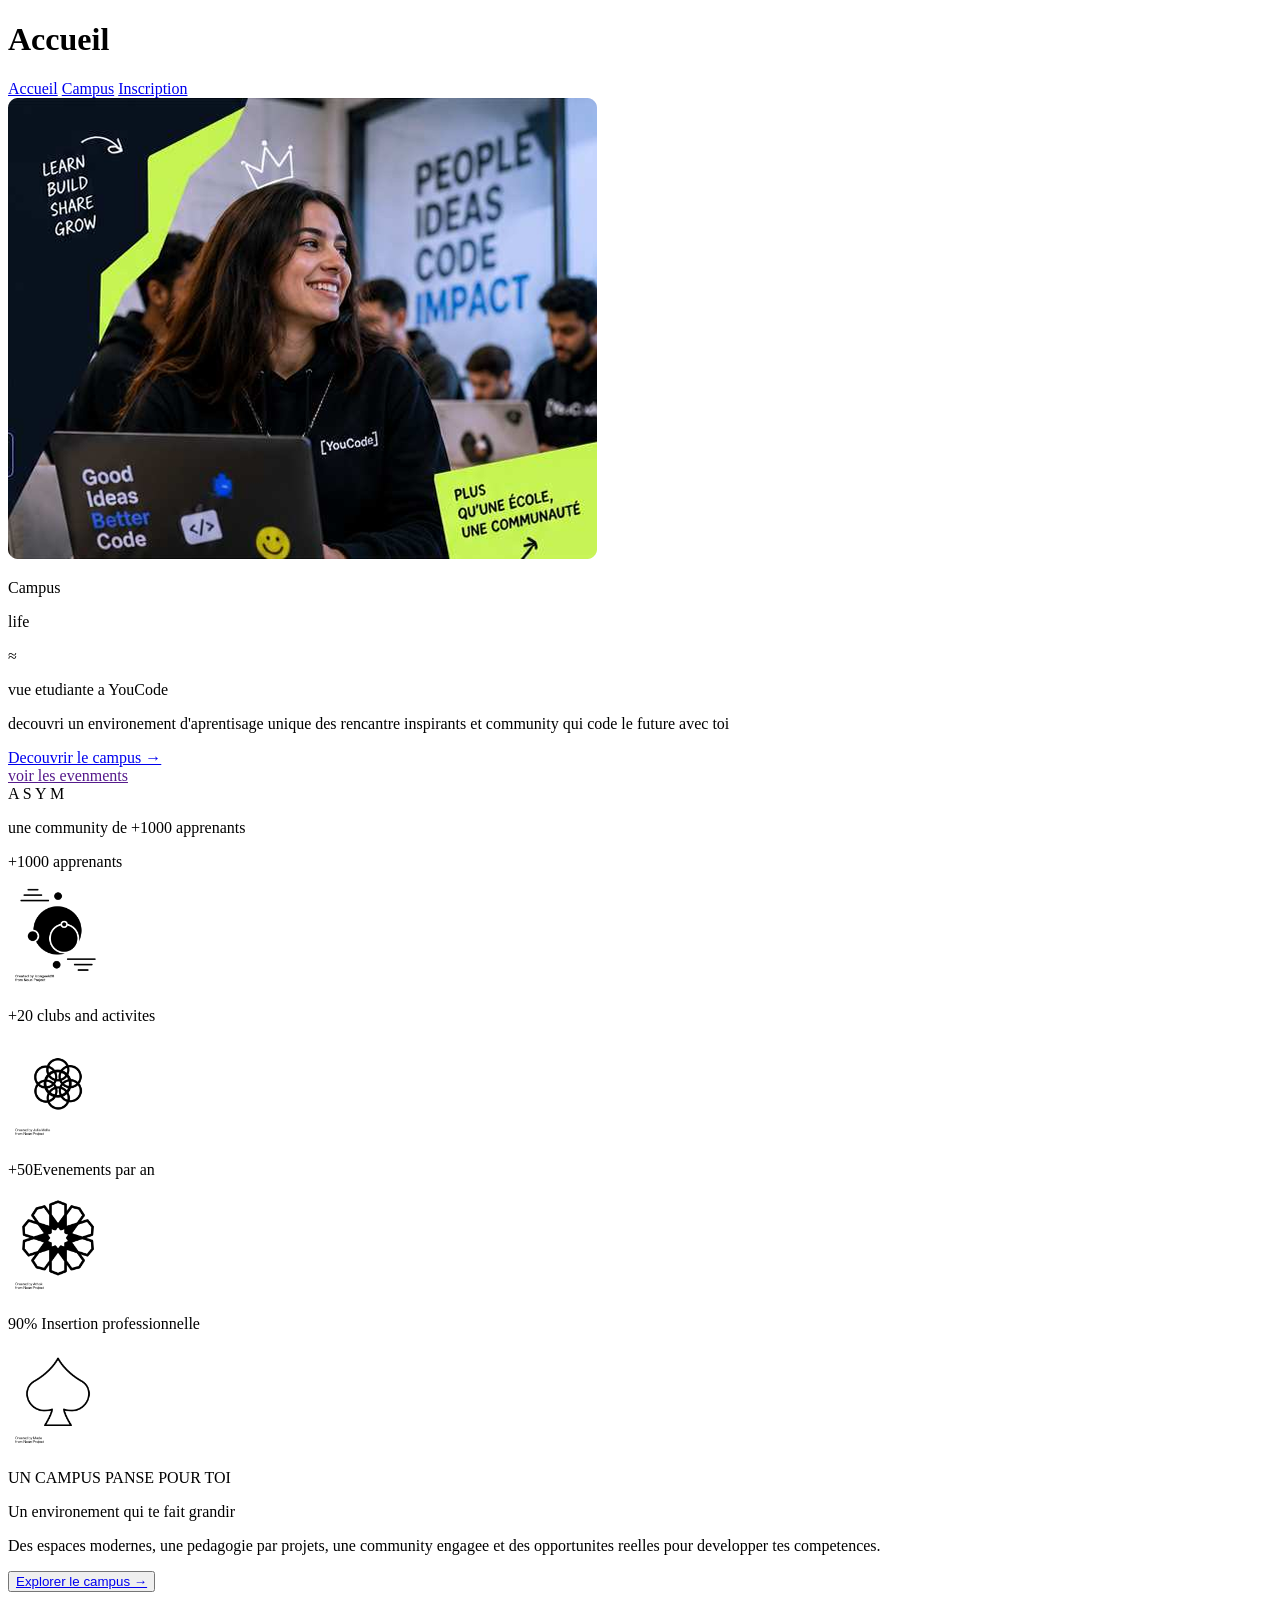
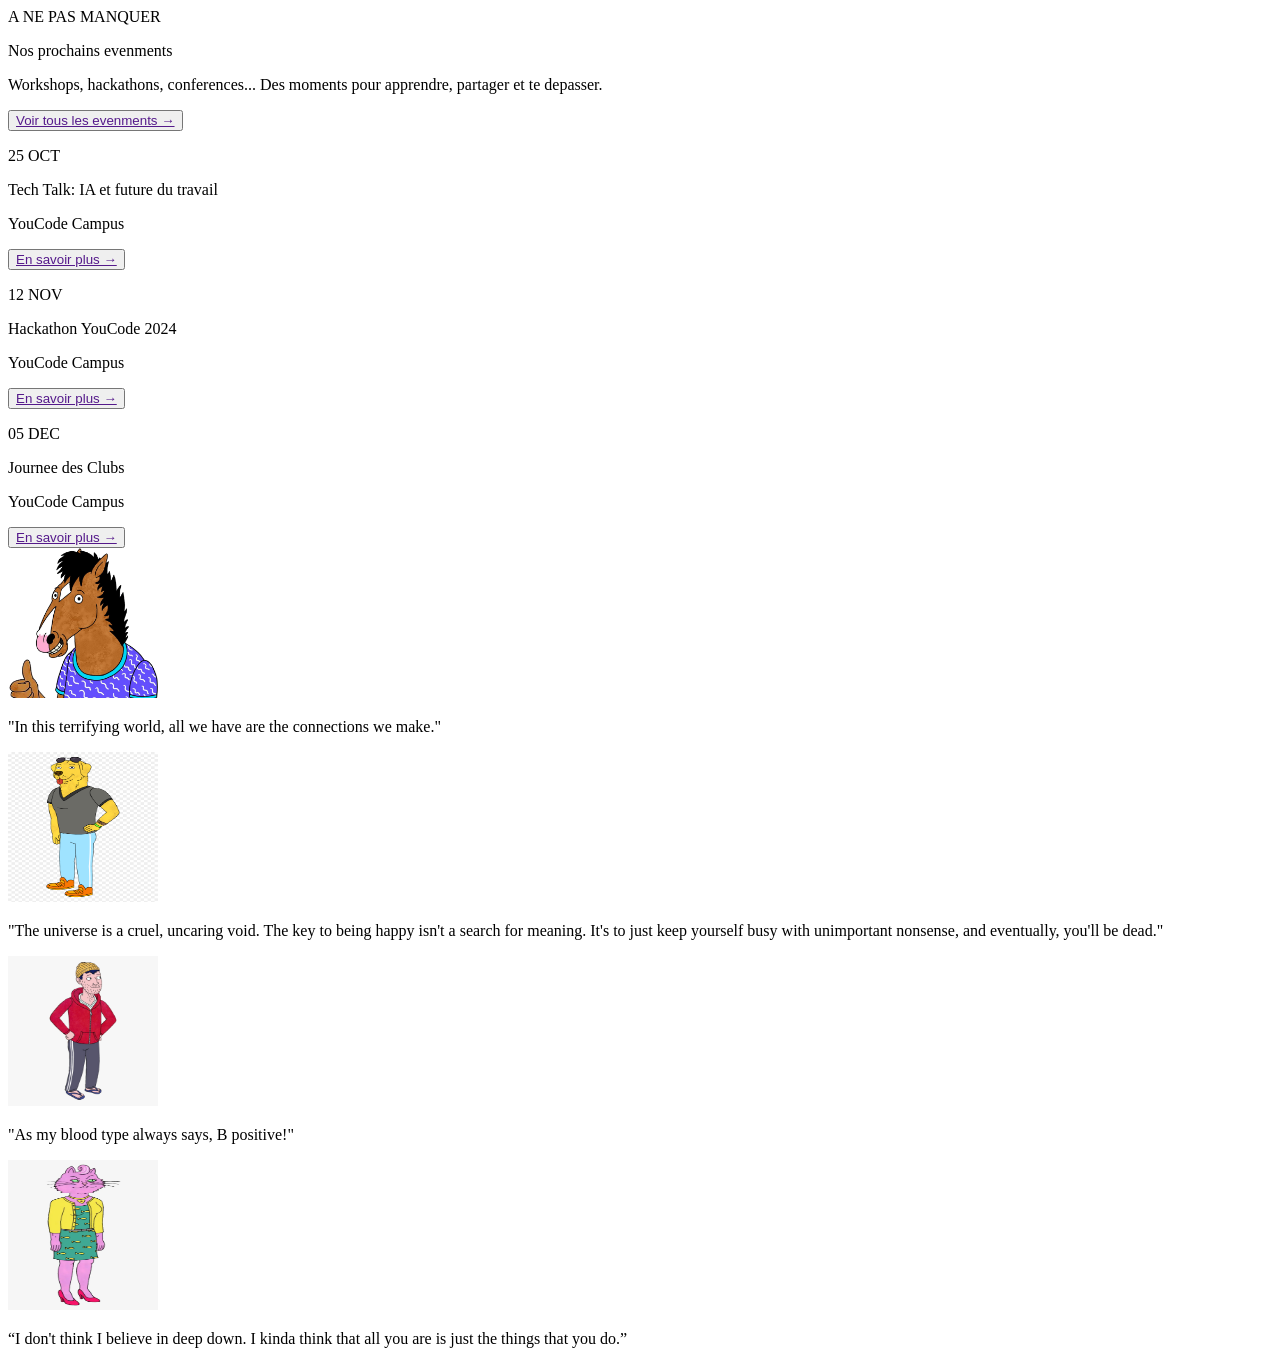
==== index.html @ 451eb95d "first commit" ====
<!DOCTYPE html>
<html>
<div id="title">

    <head>
        <title>YouCode</title>
    </head>
</div>

<body>
    <header>
        <h1>Accueil</h1>
        <meta charset="UTF-8">
        <meta name="viewport" content="width=device-width, initial-scale=1.0">
        <a href="index.html">Accueil</a>
        <a href="campus.html">Campus</a>
        <a href="registration.html">Inscription</a>
    </header>
    <main>
        <section>
            <div>
                <img src="assets/Photo · Vie étudiante.png" alt="Vie etudiante">
            </div>
            <div>
                <p>Campus</p>
                <p>life</p>
                <p>≈</p>
                <p>vue etudiante a YouCode</p>
                <p>decouvri un environement d'aprentisage unique des rencantre inspirants et community qui code le
                    future avec toi</p>
                <div><a href="campus.html">Decouvrir le campus → </a></div>
                <div><a href="">voir les evenments</a></div>
                <div>
                    <span>A</span>
                    <span>S</span>
                    <span>Y</span>
                    <span>M</span>
                </div>
                <p>une community de +1000 apprenants</p>
            </div>
        </section>
        <section>
            <div>
                <p>+1000 apprenants</p>
                <img src="assets/icons/noun_abstractshape_5611598_@700.png" width="100" height="100">
            </div>
            <div>
                <p>+20 clubs and activites</p>
                <img src="assets/icons/noun_shape_6822237_@700.png" width="100" height="100">
            </div>
            <div>
                <p>+50Evenements par an </p>
                <img src="assets/icons/noun_shapes_8311368_@700.png" width="100" height="100">
            </div>
            <div>
                <p>90% Insertion professionnelle</p>
                <img src="assets/icons/noun_Spade_6724888_@700.png" width="100" height="100">
            </div>
        </section>
        <section>
            <div>
                <p>UN CAMPUS PANSE POUR TOI</p>
                <P>Un environement qui te fait grandir</P>
                <p>Des espaces modernes, une pedagogie par projets, une community
                    engagee et des opportunites reelles pour developper tes competences.</p>
                <button><a href="campus.html">Explorer le campus → </a></button>
            </div>
            <div>




            </div>
        </section>
        <section>
            <div>
                <p>A NE PAS MANQUER</p>
                <p>Nos prochains evenments</p>
                <p>Workshops, hackathons, conferences... Des moments pour apprendre,
                    partager et te depasser.</p>
                <button><a href="">Voir tous les evenments → </a></button>
            </div>
            <div>
                <p>25 OCT</p>
                <p>Tech Talk: IA et future du travail</p>
                <p>YouCode Campus</p>
                <button><a href="">En savoir plus → </a></button>
            </div>

            <div>
                <p>12 NOV</p>
                <p>Hackathon YouCode 2024</p>
                <p>YouCode Campus</p>
                <button><a href="">En savoir plus → </a></button>
            </div>
            <div>
                <p>05 DEC</p>
                <p>Journee des Clubs</p>
                <p>YouCode Campus</p>
                <button><a href="">En savoir plus → </a></button>
            </div>
        </section>
        <section>
            <div id="1">
                <img src="assets/icons/BoJack-Horseman-PNG.png" width="150" height="150">
                <p>
                "In this terrifying world, all we have are the connections we make."
                </p>
            </div>
            <div id="2">
                <img src="assets/icons/476-4767181_mr-peanutbutter-bojack-horseman-mr-peanutbutter-hd-png.png" width="150" height="150">
                <p>"The universe is a cruel, uncaring void.  The key to being happy isn't a search for meaning. It's to just keep
                 yourself busy with unimportant nonsense, and eventually, you'll be dead."</p>
            </div>
            <div id="3">
                <img src="assets/icons/733-7338036_todd-chavez-todd-bojack-horseman-transparent-hd-png.png" width="150" height="150">
                <p>"As my blood type always says, B positive!"</p>
            </div>
            <div id="4">
                <img src="assets/icons/246-2461603_princess-carolyn-bojack-horseman-princess-carolyn-costume.webp" width="150" height="150">
                <p>“I don't think I believe in deep down.  I kinda think that all you are is just the things that you do.”</p>
            </div>
        </section>
    </main>

</body>

</html>
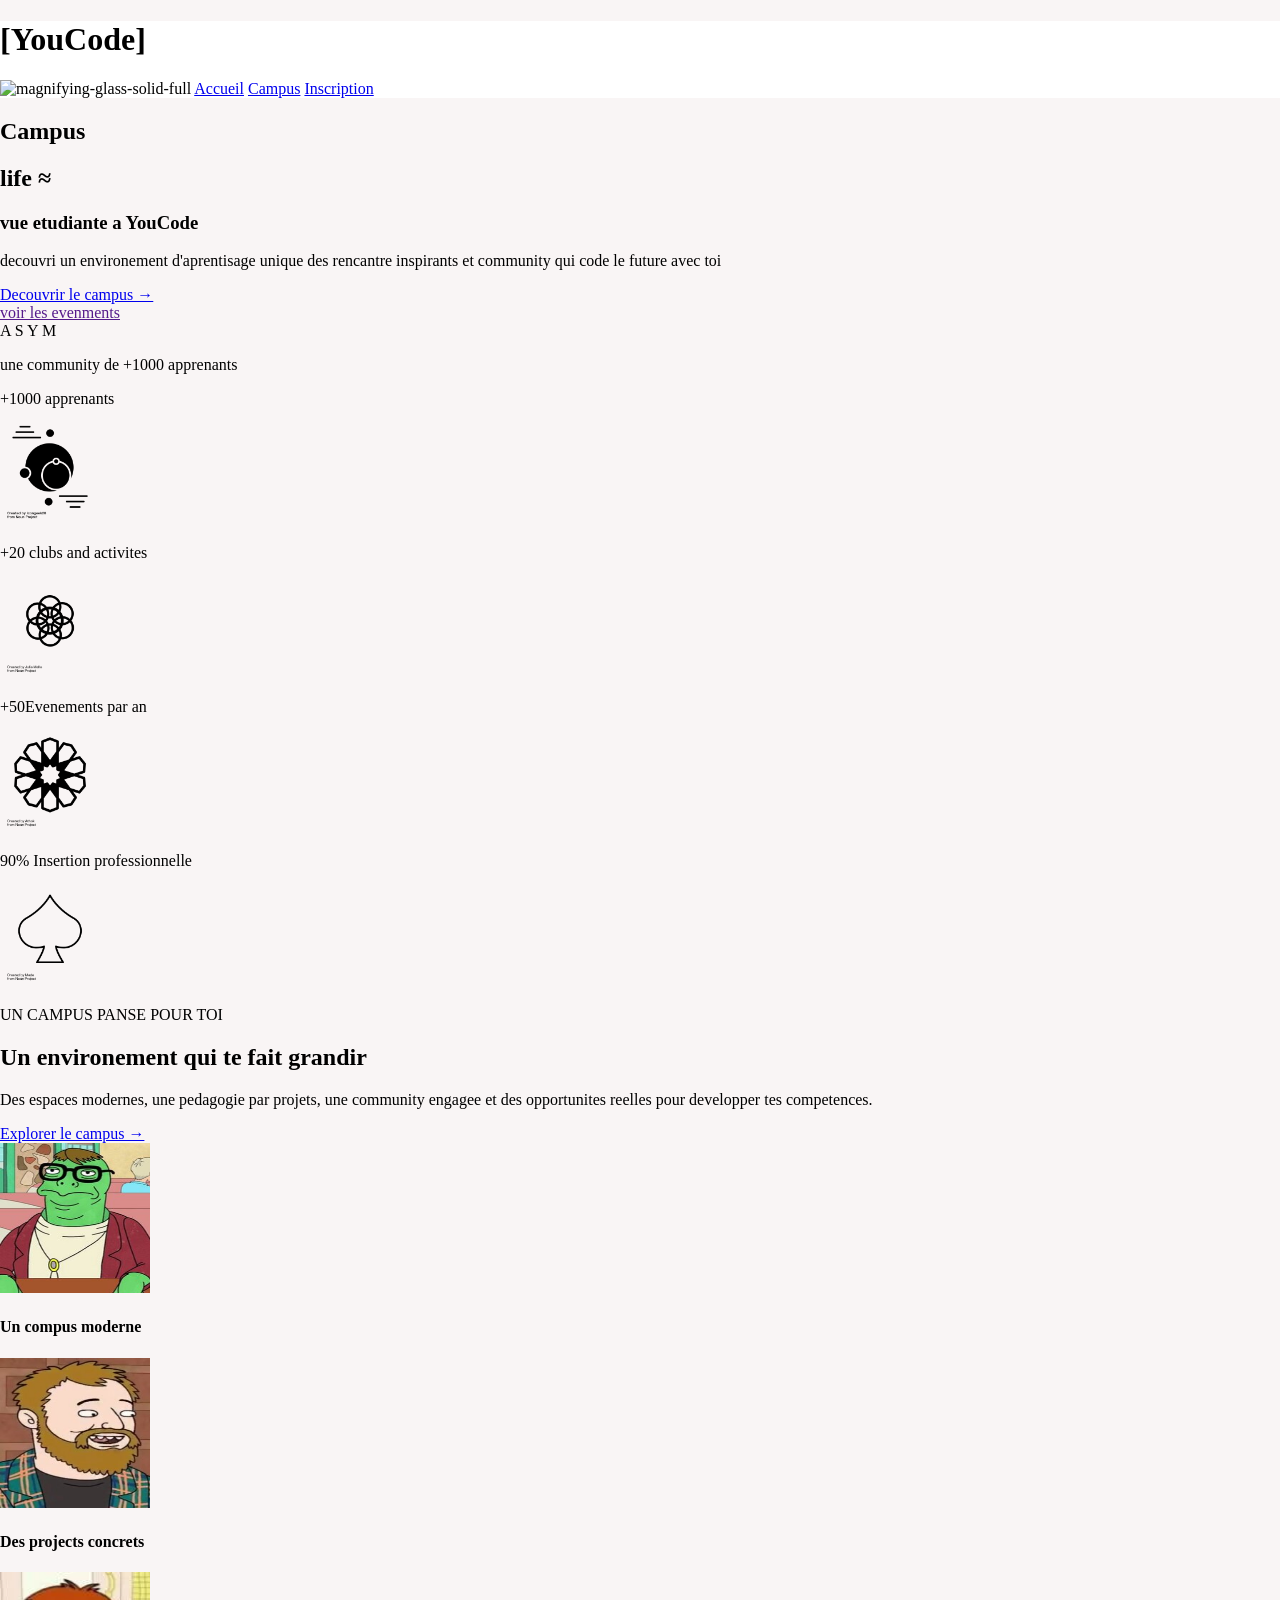
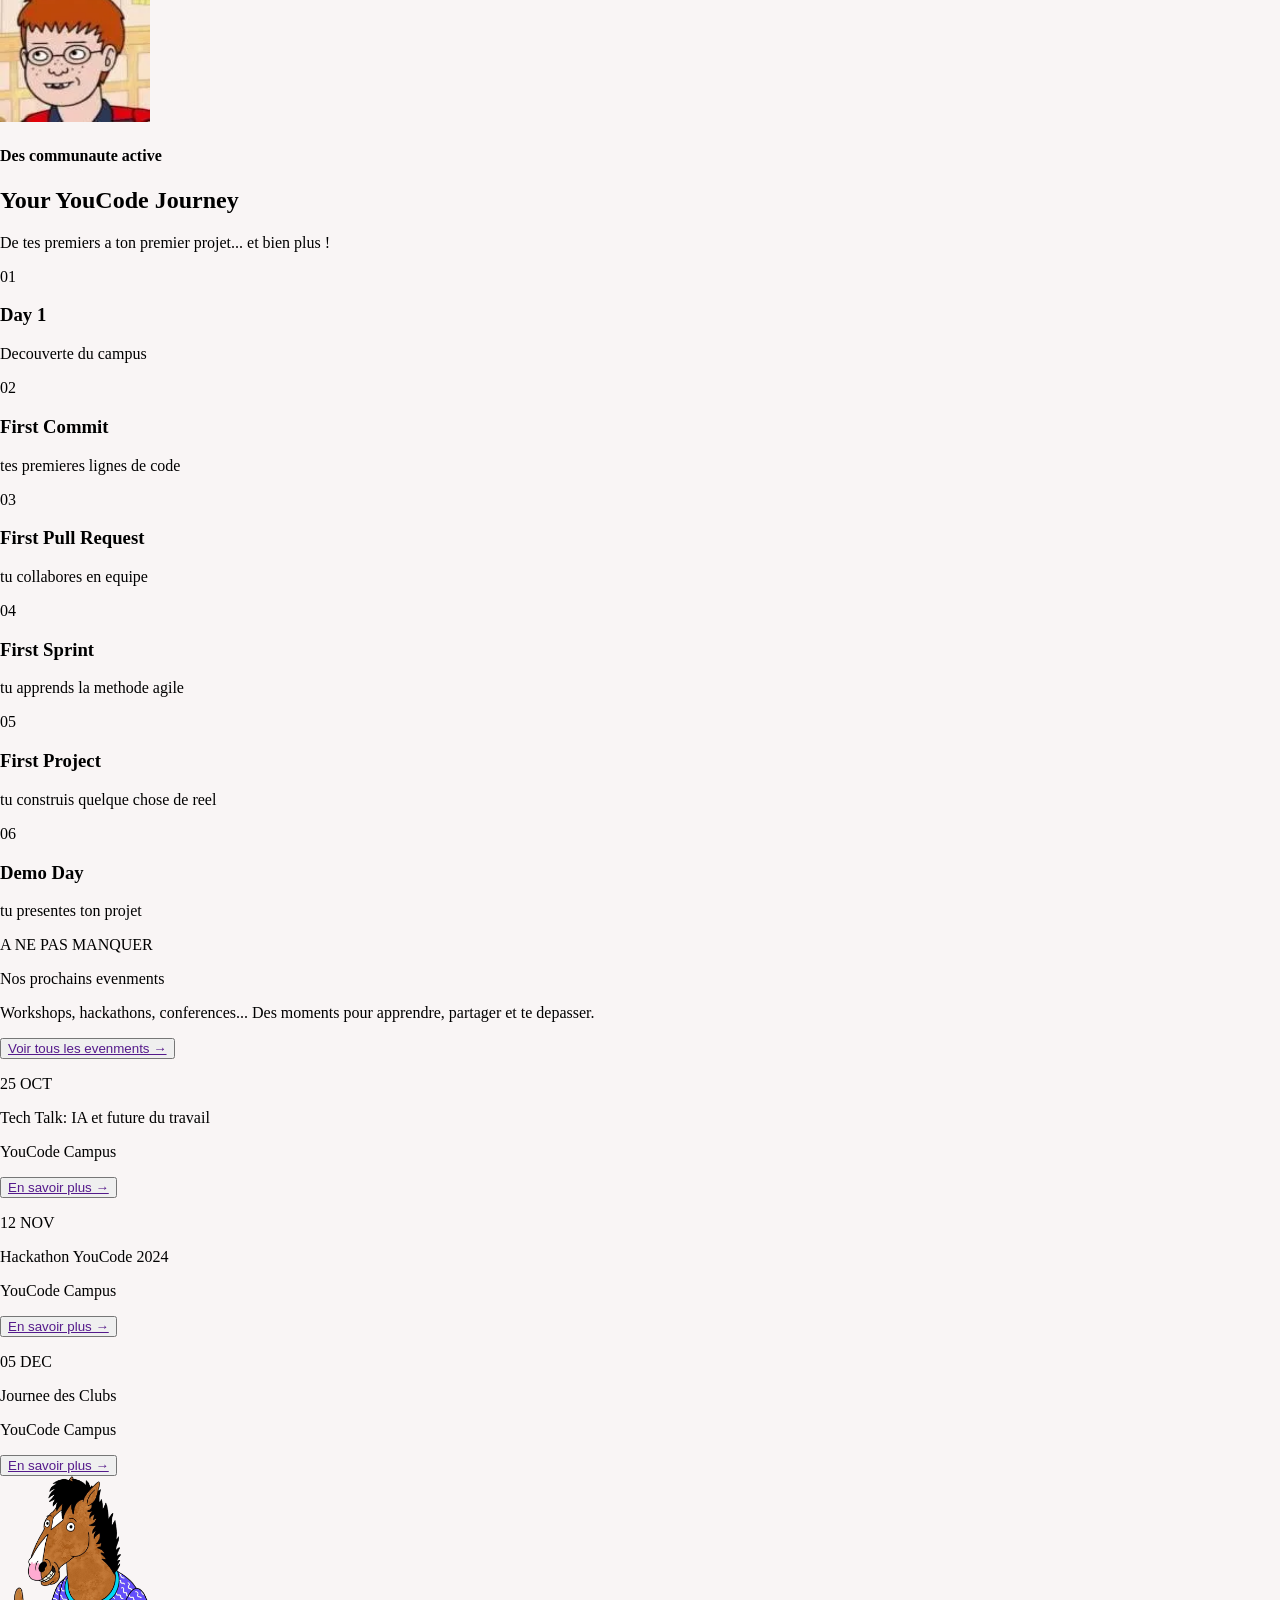
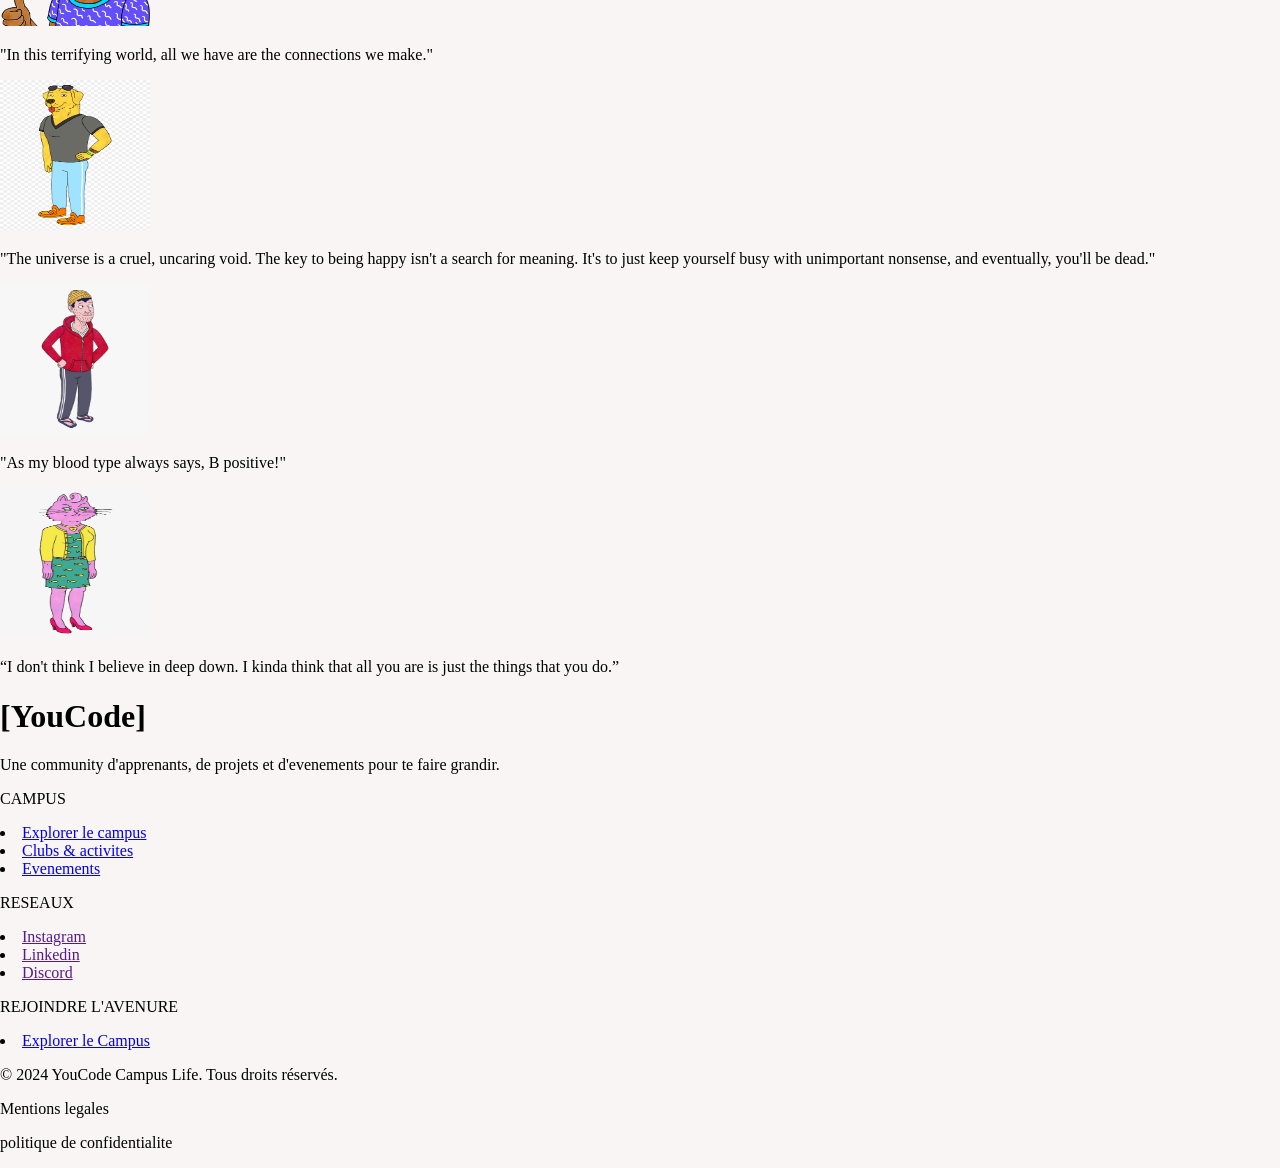
==== commit 645d2bee: "intro to css" ====
--- a/index.html
+++ b/index.html
@@ -1,31 +1,31 @@
 <!DOCTYPE html>
 <html>
-<div id="title">
-
-    <head>
-        <title>YouCode</title>
-    </head>
-</div>
+
+<head>
+    <meta charset="UTF-8">
+    <meta name="viewport" content="width=device-width, initial-scale=1.0">
+    <title>YouCode</title>
+    <link rel="stylesheet" href="css/style.css">
+</head>
 
 <body>
-    <header>
-        <h1>Accueil</h1>
-        <meta charset="UTF-8">
-        <meta name="viewport" content="width=device-width, initial-scale=1.0">
+    <header class="index">
+        <h1 id="youcode">[YouCode]</h1>
+        <img src="assets/images/magnifying-glass-solid-full.svg" width="42" height="36"
+            alt="magnifying-glass-solid-full">
         <a href="index.html">Accueil</a>
         <a href="campus.html">Campus</a>
         <a href="registration.html">Inscription</a>
     </header>
     <main>
         <section>
-            <div>
-                <img src="assets/Photo · Vie étudiante.png" alt="Vie etudiante">
-            </div>
-            <div>
-                <p>Campus</p>
-                <p>life</p>
-                <p>≈</p>
-                <p>vue etudiante a YouCode</p>
+            <div id="student">
+                <!-- <img src="assets/images/Photo · Vie étudiante.png" alt="vie etudiante"> -->
+            </div>
+            <div>
+                <h2>Campus</h2>
+                <h2>life ≈</h2>
+                <h3>vue etudiante a YouCode</h3>
                 <p>decouvri un environement d'aprentisage unique des rencantre inspirants et community qui code le
                     future avec toi</p>
                 <div><a href="campus.html">Decouvrir le campus → </a></div>
@@ -57,20 +57,78 @@
                 <img src="assets/icons/noun_Spade_6724888_@700.png" width="100" height="100">
             </div>
         </section>
+
+
         <section>
             <div>
                 <p>UN CAMPUS PANSE POUR TOI</p>
-                <P>Un environement qui te fait grandir</P>
+                <h2>Un environement qui te fait grandir</h2>
                 <p>Des espaces modernes, une pedagogie par projets, une community
                     engagee et des opportunites reelles pour developper tes competences.</p>
-                <button><a href="campus.html">Explorer le campus → </a></button>
-            </div>
-            <div>
-
-
-
-
-            </div>
+                <a href="campus.html">Explorer le campus → </a>
+            </div>
+            <div>
+                <div>
+                    <img src="assets/images/872302.jpg" width="150" height="150"
+                        alt="random charachter on bojack horseman">
+                    <h4>Un compus moderne</h4>
+                </div>
+                <div>
+                    <img src="assets/images/893069.jpg" width="150" height="150" alt="another random charachter">
+                    <h4>Des projects concrets</h4>
+                </div>
+                <div>
+                    <img src="assets/images/ethan-bradley-hitler-smith-bojack-horseman-7.03_thumb.webp" width="150"
+                        height="150" alt="ethan picture from BH">
+                    <h4>Des communaute active</h4>
+                </div>
+
+
+
+
+            </div>
+        </section>
+
+
+
+        <section>
+            <h2>Your YouCode Journey</h2>
+            <p>De tes premiers a ton premier projet... et bien plus !</p>
+            <div>
+                <p>01</p>
+                <h3>Day 1</h3>
+                <p>Decouverte du campus</p>
+            </div>
+            <div>
+                <p>02</p>
+                <h3>First Commit</h3>
+                <p>tes premieres lignes de code</p>
+            </div>
+            <div>
+                <p>03</p>
+                <h3>First Pull Request</h3>
+                <p>tu collabores en equipe</p>
+            </div>
+            <div>
+                <p>04</p>
+                <h3>First Sprint</h3>
+                <p>tu apprends la methode agile</p>
+            </div>
+            <div>
+                <p>05</p>
+                <h3>First Project</h3>
+                <p>tu construis quelque chose de reel</p>
+            </div>
+            <div>
+                <p>06</p>
+                <h3>Demo Day</h3>
+                <p>tu presentes ton projet</p>
+            </div>
+
+
+
+
+
         </section>
         <section>
             <div>
@@ -104,25 +162,54 @@
             <div id="1">
                 <img src="assets/icons/BoJack-Horseman-PNG.png" width="150" height="150">
                 <p>
-                "In this terrifying world, all we have are the connections we make."
+                    "In this terrifying world, all we have are the connections we make."
                 </p>
             </div>
             <div id="2">
-                <img src="assets/icons/476-4767181_mr-peanutbutter-bojack-horseman-mr-peanutbutter-hd-png.png" width="150" height="150">
-                <p>"The universe is a cruel, uncaring void.  The key to being happy isn't a search for meaning. It's to just keep
-                 yourself busy with unimportant nonsense, and eventually, you'll be dead."</p>
+                <img src="assets/icons/476-4767181_mr-peanutbutter-bojack-horseman-mr-peanutbutter-hd-png.png"
+                    width="150" height="150">
+                <p>"The universe is a cruel, uncaring void. The key to being happy isn't a search for meaning. It's to
+                    just keep
+                    yourself busy with unimportant nonsense, and eventually, you'll be dead."</p>
             </div>
             <div id="3">
-                <img src="assets/icons/733-7338036_todd-chavez-todd-bojack-horseman-transparent-hd-png.png" width="150" height="150">
+                <img src="assets/icons/733-7338036_todd-chavez-todd-bojack-horseman-transparent-hd-png.png" width="150"
+                    height="150">
                 <p>"As my blood type always says, B positive!"</p>
             </div>
             <div id="4">
-                <img src="assets/icons/246-2461603_princess-carolyn-bojack-horseman-princess-carolyn-costume.webp" width="150" height="150">
-                <p>“I don't think I believe in deep down.  I kinda think that all you are is just the things that you do.”</p>
+                <img src="assets/icons/246-2461603_princess-carolyn-bojack-horseman-princess-carolyn-costume.webp"
+                    width="150" height="150">
+                <p>“I don't think I believe in deep down. I kinda think that all you are is just the things that you
+                    do.”</p>
             </div>
         </section>
     </main>
-
+    <footer>
+        <div>
+            <h1>[YouCode]</h1>
+            <p>Une community d'apprenants, de projets et d'evenements pour te faire grandir.</p>
+        </div>
+        <div>
+            <p>CAMPUS</p>
+            <li><a href="campus.html">Explorer le campus</a></li>
+            <li><a href="campus.html">Clubs & activites</a></li>
+            <li><a href="campus.html">Evenements</a></li>
+        </div>
+        <div>
+            <p>RESEAUX</p>
+            <li><a href="">Instagram</a></li>
+            <li><a href="">Linkedin</a></li>
+            <li><a href="">Discord</a></li>
+        </div>
+        <div>
+            <p>REJOINDRE L'AVENURE</p>
+            <li><a href="campus.html">Explorer le Campus</a></li>
+        </div>
+        <p>© 2024 YouCode Campus Life. Tous droits réservés.</p>
+        <p>Mentions legales</p>
+        <p>politique de confidentialite</p>
+    </footer>
 </body>
 
 </html>
--- a/css/style.css
+++ b/css/style.css
@@ -0,0 +1,29 @@
+header{
+    background-color: white;
+}
+body{
+    margin: 0;
+    padding: 0;
+    background-color: rgb(249, 245, 245);
+} 
+.youcode{
+    color: rgb(3, 4, 22);
+    display: flex;
+    width: 120px;
+    height: 25px;
+    top: 11px;
+    left: 52px;
+    font-weight: 800;
+    justify-content: space-between;
+}
+#index {
+    color: rgb(5, 117, 41);
+    display: flex;
+    justify-content: space-between;
+
+}
+/* #student {
+    display: flexbox;
+
+}  */
+
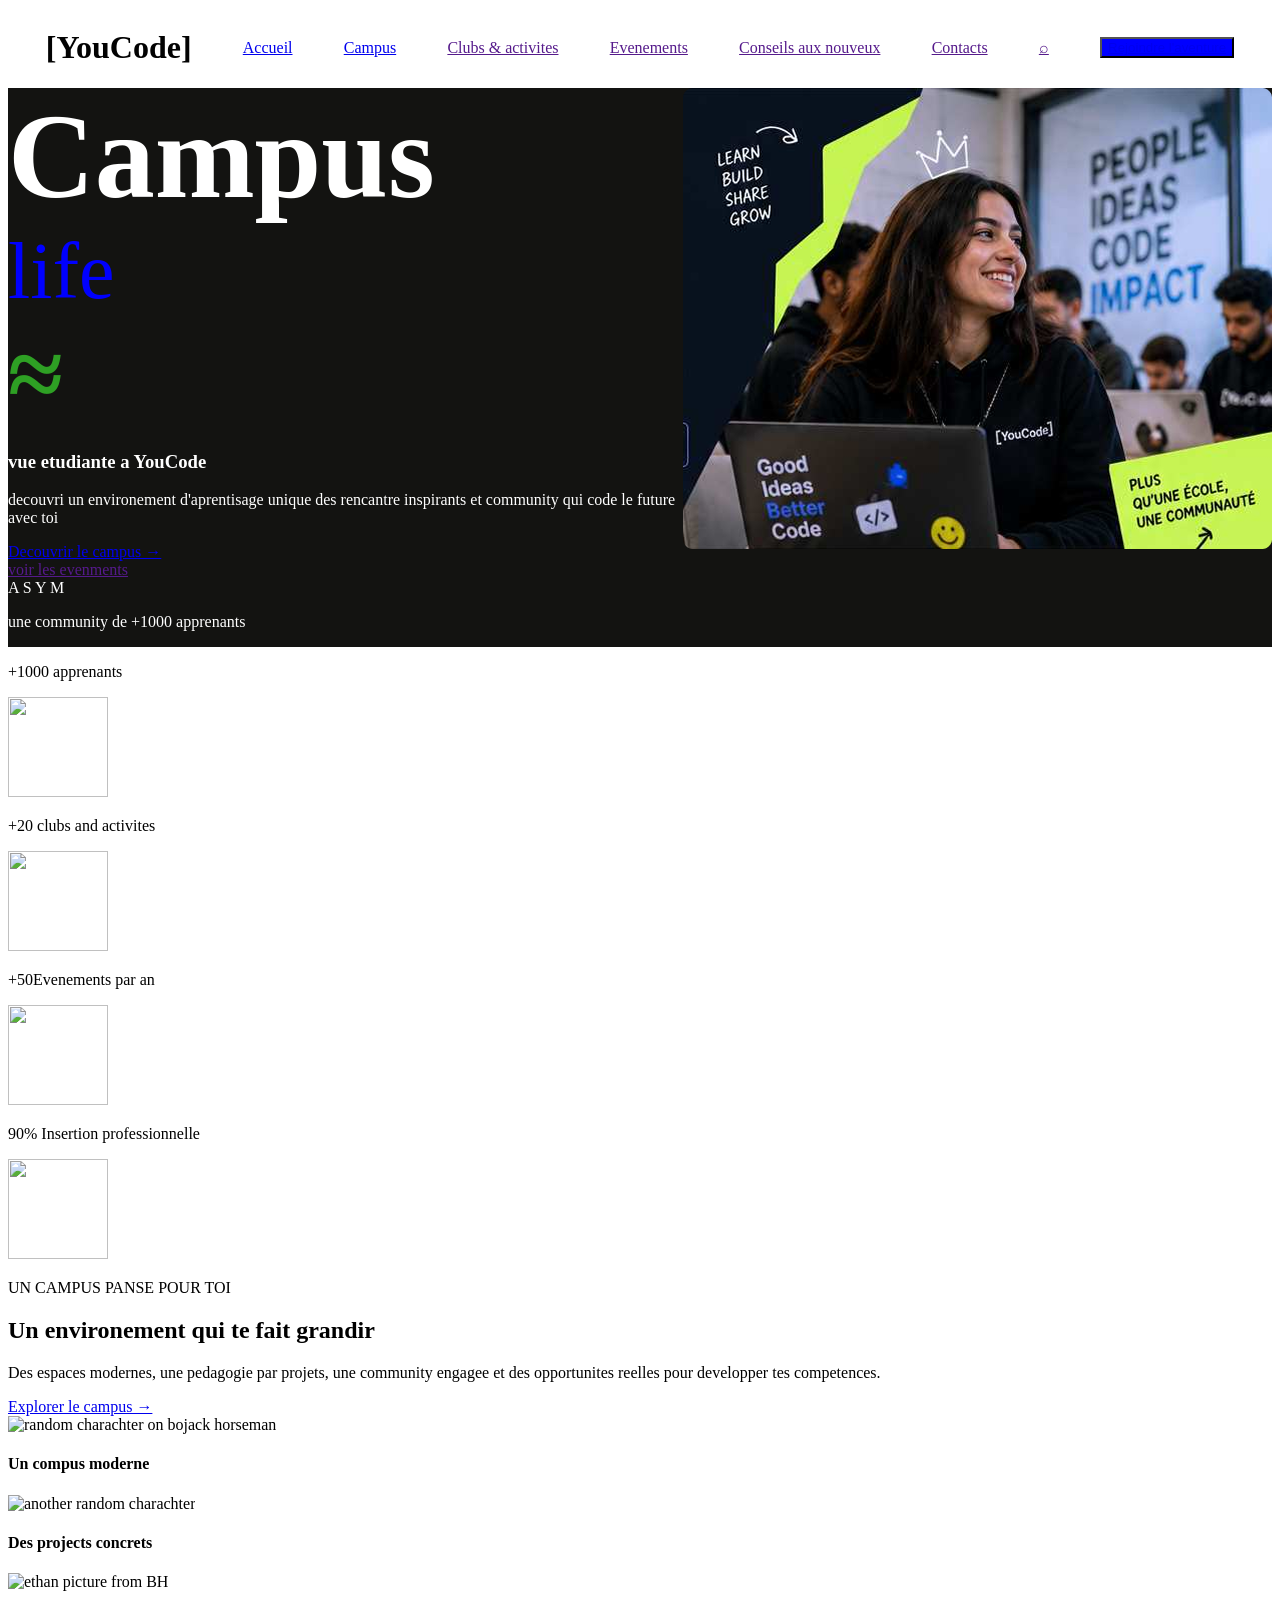
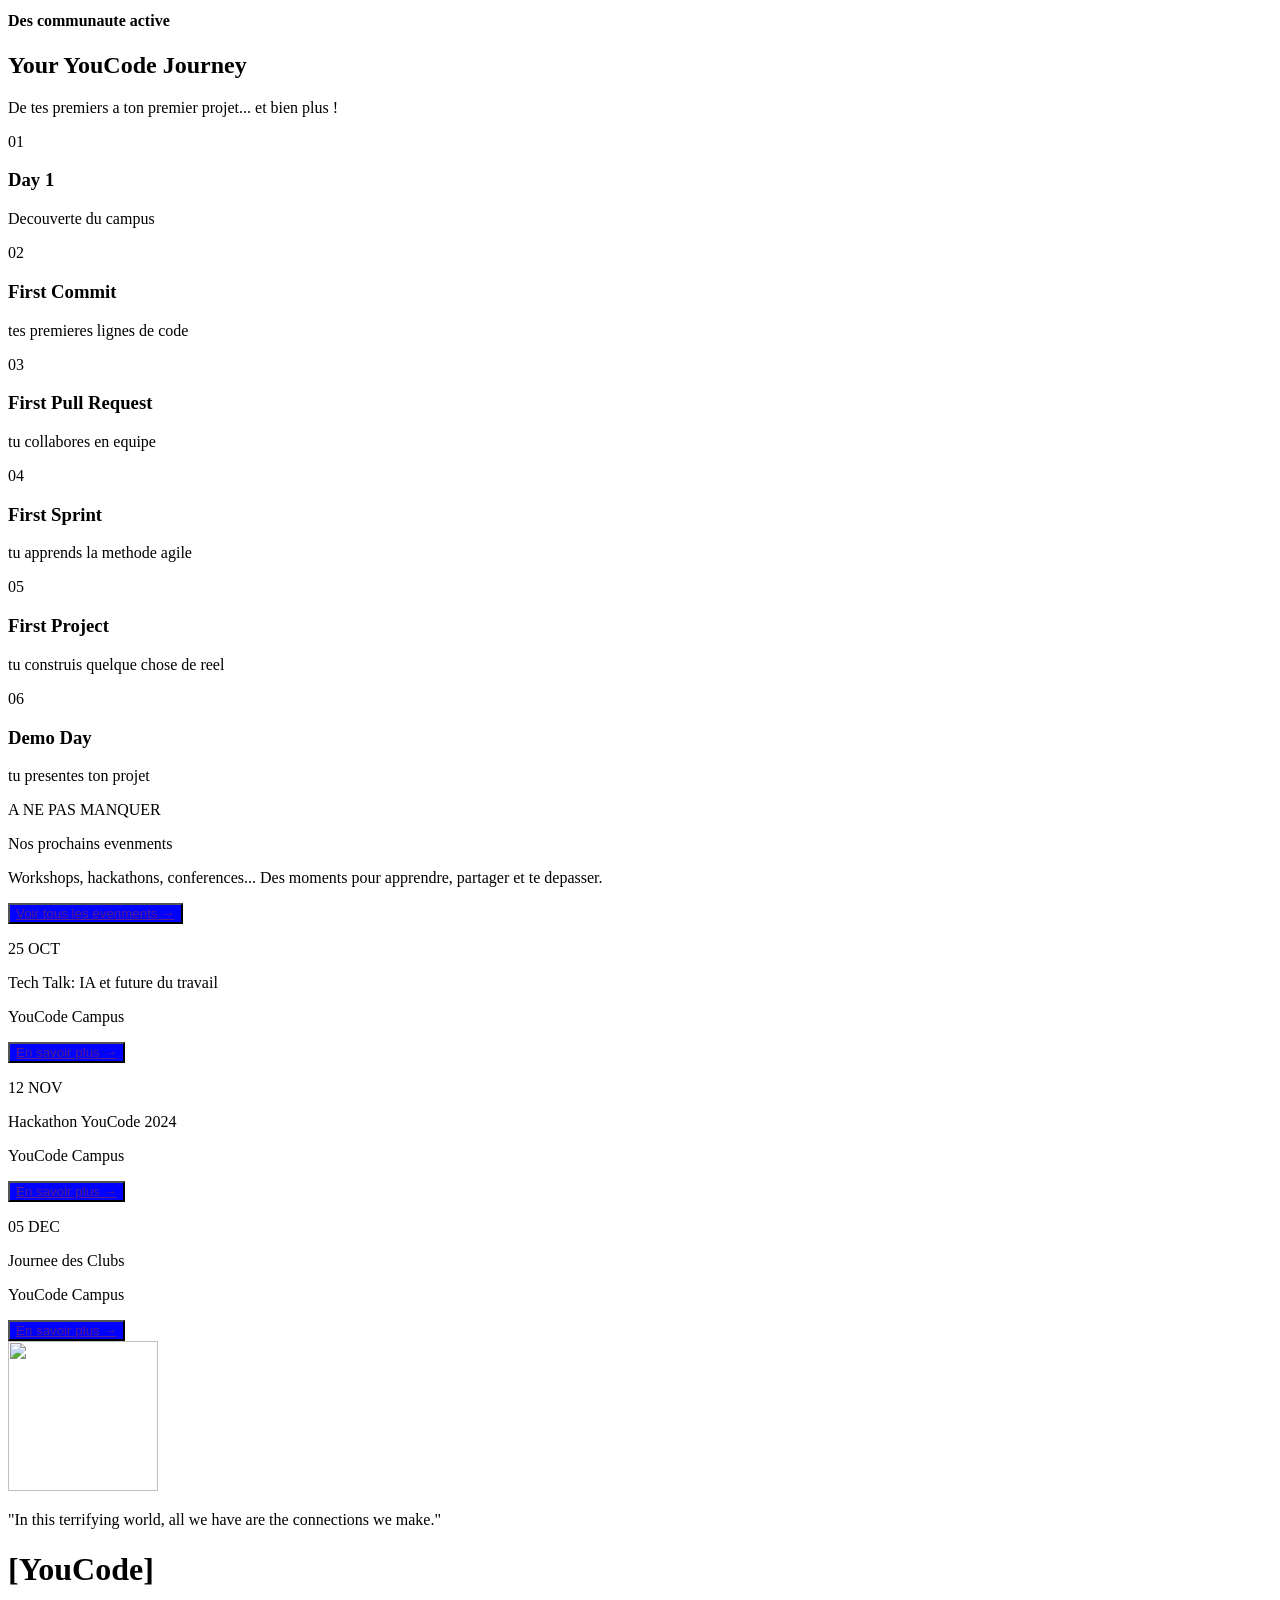
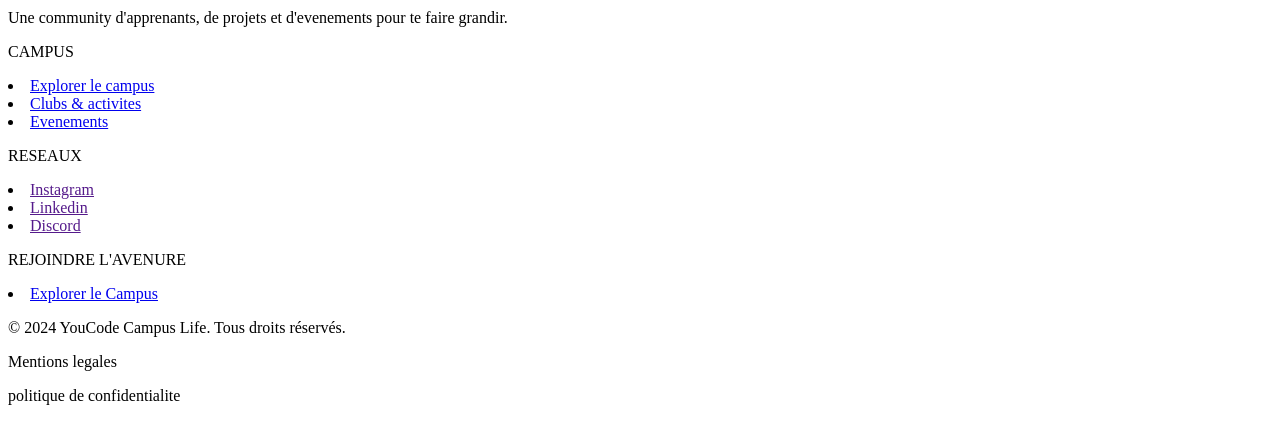
==== commit 21455506: "starting the css and fixing html" ====
--- a/index.html
+++ b/index.html
@@ -6,25 +6,27 @@
     <meta name="viewport" content="width=device-width, initial-scale=1.0">
     <title>YouCode</title>
     <link rel="stylesheet" href="css/style.css">
+
 </head>
 
 <body>
     <header class="index">
         <h1 id="youcode">[YouCode]</h1>
-        <img src="assets/images/magnifying-glass-solid-full.svg" width="42" height="36"
-            alt="magnifying-glass-solid-full">
         <a href="index.html">Accueil</a>
         <a href="campus.html">Campus</a>
-        <a href="registration.html">Inscription</a>
+        <a href="">Clubs & activites</a>
+        <a href="">Evenements</a>
+        <a href="">Conseils aux nouveux</a>
+        <a href="">Contacts</a>
+        <a href="">⌕</a>
+        <button><a href="registration.html">Rejoindre l'aventure</a></button>
     </header>
     <main>
-        <section>
-            <div id="student">
-                <!-- <img src="assets/images/Photo · Vie étudiante.png" alt="vie etudiante"> -->
-            </div>
-            <div>
-                <h2>Campus</h2>
-                <h2>life ≈</h2>
+        <section class="firstSec">
+            <div>
+                <span id="camptext">Campus</span><br>
+                    <span style="color: blue; font-size: 500%;">life</span><br>
+                    <span id="h23">≈</h2></span>
                 <h3>vue etudiante a YouCode</h3>
                 <p>decouvri un environement d'aprentisage unique des rencantre inspirants et community qui code le
                     future avec toi</p>
@@ -38,6 +40,9 @@
                 </div>
                 <p>une community de +1000 apprenants</p>
             </div>
+            <div id="campusImg">
+                <img src="assets/images/Photo · Vie étudiante.png" alt="vie etudiante">
+            </div>
         </section>
         <section>
             <div>
@@ -165,24 +170,6 @@
                     "In this terrifying world, all we have are the connections we make."
                 </p>
             </div>
-            <div id="2">
-                <img src="assets/icons/476-4767181_mr-peanutbutter-bojack-horseman-mr-peanutbutter-hd-png.png"
-                    width="150" height="150">
-                <p>"The universe is a cruel, uncaring void. The key to being happy isn't a search for meaning. It's to
-                    just keep
-                    yourself busy with unimportant nonsense, and eventually, you'll be dead."</p>
-            </div>
-            <div id="3">
-                <img src="assets/icons/733-7338036_todd-chavez-todd-bojack-horseman-transparent-hd-png.png" width="150"
-                    height="150">
-                <p>"As my blood type always says, B positive!"</p>
-            </div>
-            <div id="4">
-                <img src="assets/icons/246-2461603_princess-carolyn-bojack-horseman-princess-carolyn-costume.webp"
-                    width="150" height="150">
-                <p>“I don't think I believe in deep down. I kinda think that all you are is just the things that you
-                    do.”</p>
-            </div>
         </section>
     </main>
     <footer>
--- a/css/style.css
+++ b/css/style.css
@@ -1,29 +1,63 @@
-header{
+/* header{
     background-color: white;
-}
-body{
+} */
+/* body{
     margin: 0;
     padding: 0;
-    background-color: rgb(249, 245, 245);
-} 
-.youcode{
-    color: rgb(3, 4, 22);
+    background-color: rgb(18, 1, 1);
+    }   */
+
+.index {
+    color: rgb(2, 2, 2);
     display: flex;
-    width: 120px;
-    height: 25px;
-    top: 11px;
-    left: 52px;
-    font-weight: 800;
+    align-items: center;
     justify-content: space-between;
+    background-color: rgb(255, 255, 255);
+    padding-left: 1cm;
+    padding-right: 1cm;
 }
-#index {
-    color: rgb(5, 117, 41);
+#rejoindre{
+    width: 150px;
+    height: 45px;
+    background-color: blue;
+    color: white;
+}
+.firstSec{
+    background-color: rgb(19, 19, 17);
     display: flex;
-    justify-content: space-between;
+    padding: auto;
+    justify-content: space-around;
+    color: white;
+}
+#camptext{
+    color: white;
+    font-size: 750%;
+    font-weight: 900;
+    /* font-style: 'Inter'; */
+}
+button{
+    color: white;
+    background-color: blue;
+}
 
+#h21 {
+    color: rgb(252, 250, 250);
+    font-weight: 900;
+    font-size: 100px;
+    font: bold;
 }
-/* #student {
-    display: flexbox;
 
-}  */
+#h22 {
+    color: blue;
+    font-weight: 900;
+    font-size: 76px;
+    font: bold;
+}
+#h23 {
+    color: rgb(46, 160, 36);
+    font-weight: 900;
+    font-size: 100px;
+    font: bold;
+}
 
+
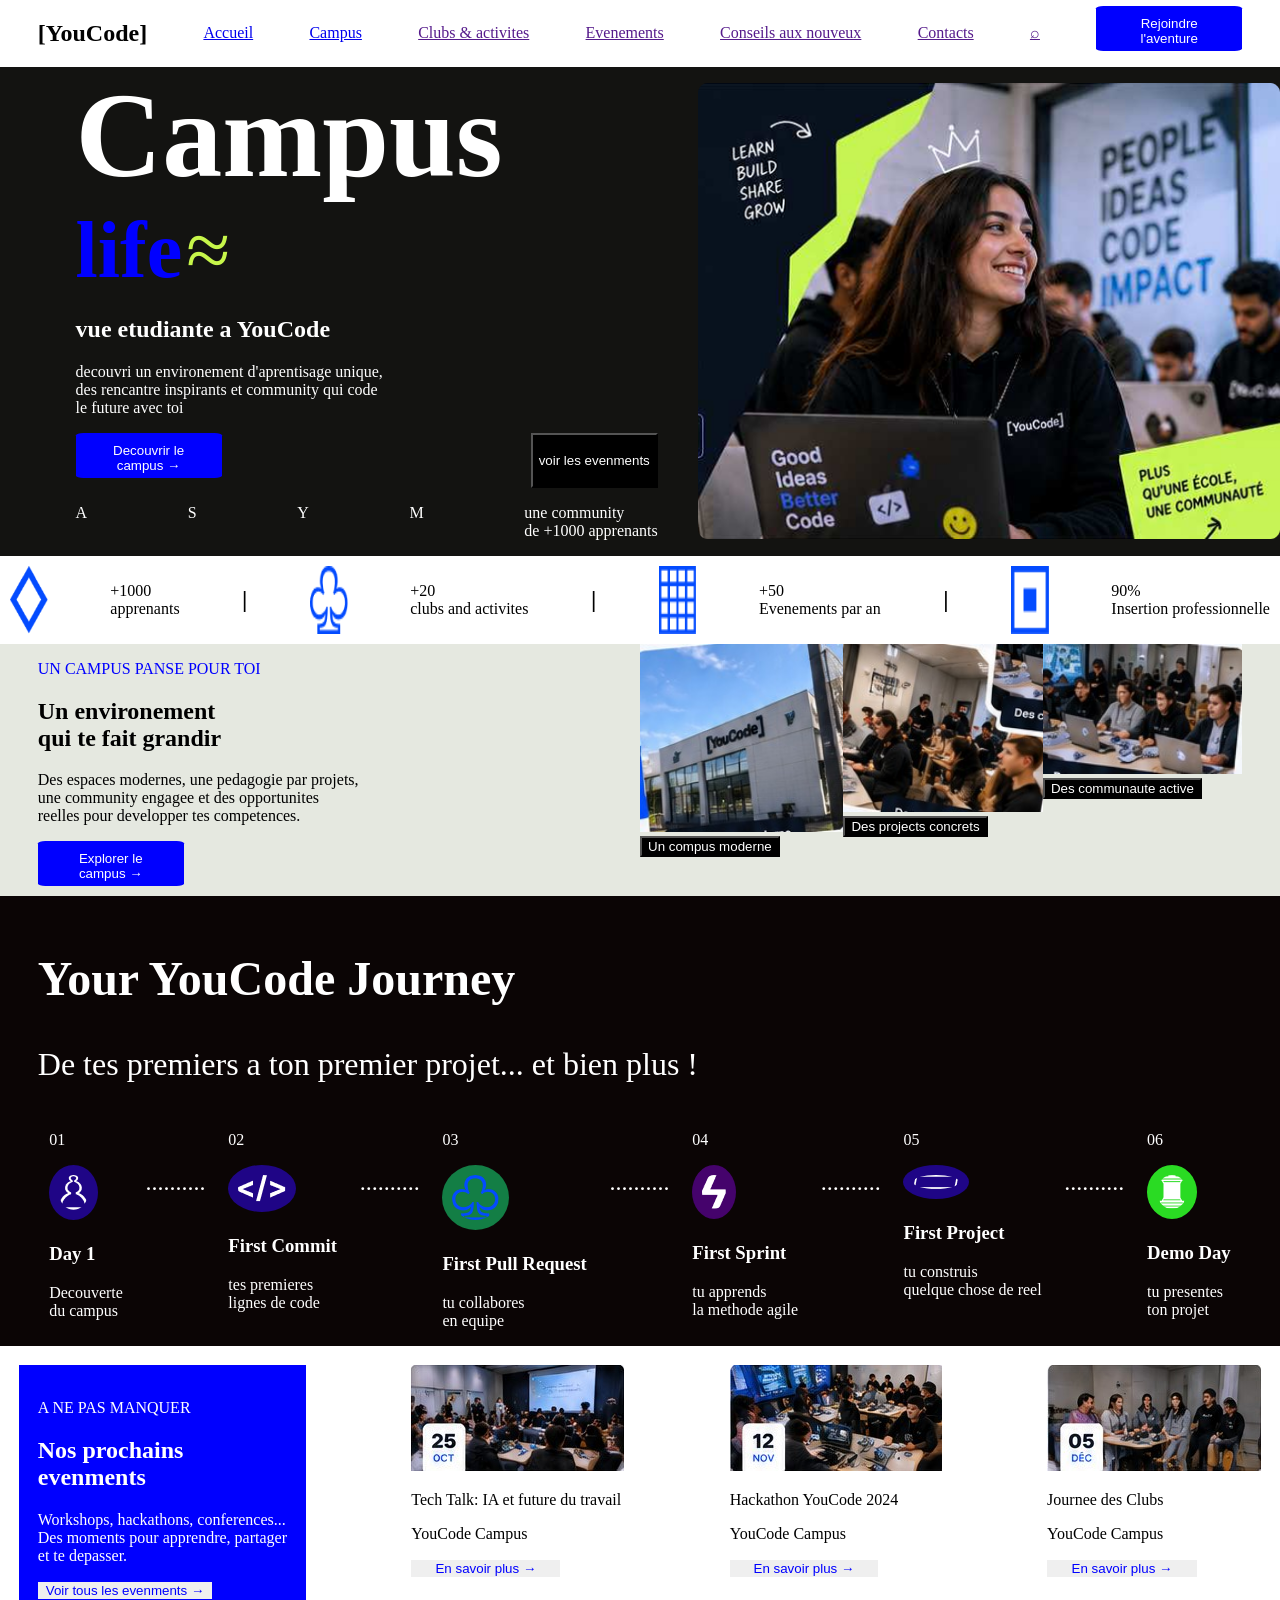
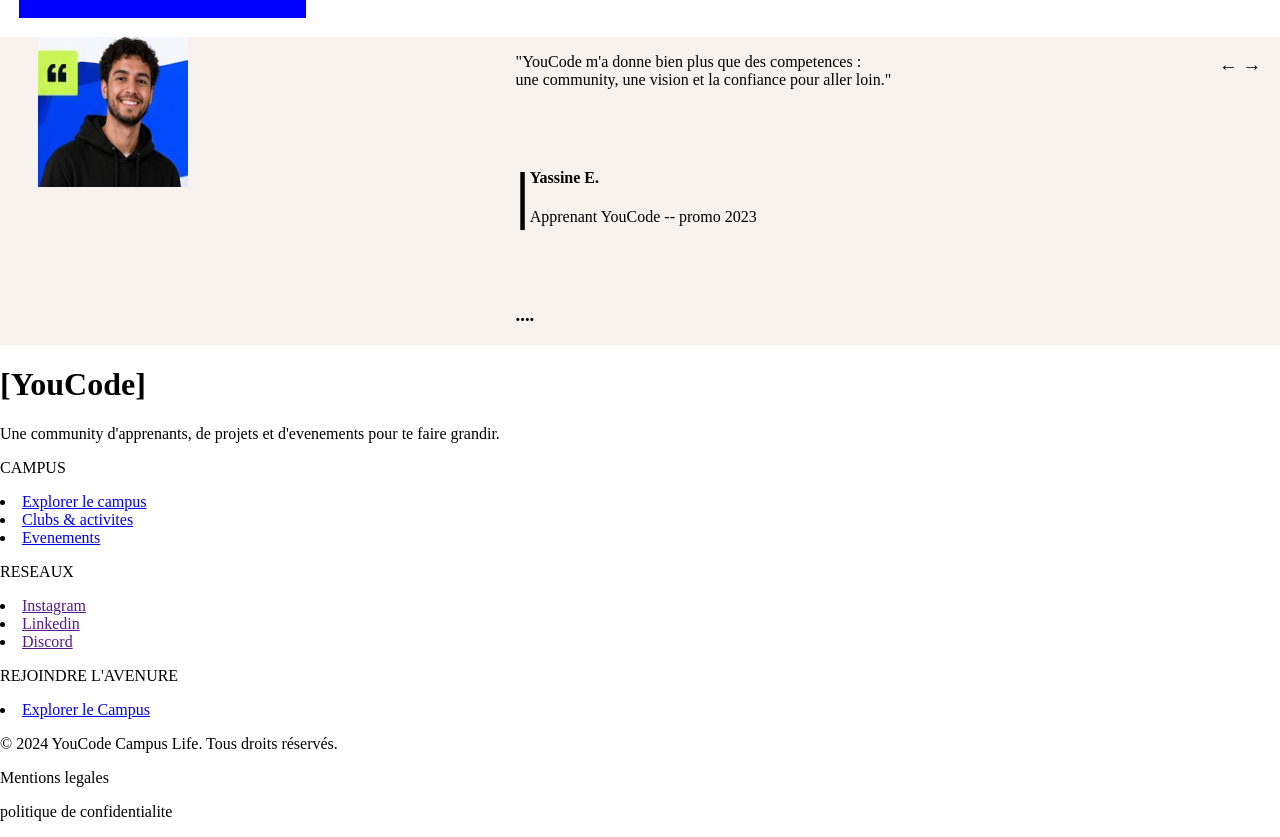
==== commit 636a92e0: "last touches for 1st web page on css side" ====
--- a/index.html
+++ b/index.html
@@ -10,166 +10,182 @@
 </head>
 
 <body>
-    <header class="index">
-        <h1 id="youcode">[YouCode]</h1>
-        <a href="index.html">Accueil</a>
-        <a href="campus.html">Campus</a>
-        <a href="">Clubs & activites</a>
-        <a href="">Evenements</a>
-        <a href="">Conseils aux nouveux</a>
-        <a href="">Contacts</a>
-        <a href="">⌕</a>
-        <button><a href="registration.html">Rejoindre l'aventure</a></button>
+    <header>
+        <nav class="index">
+            <h1 id="youcode">[YouCode]</h1>
+            <a href="index.html">Accueil</a>
+            <a href="campus.html">Campus</a>
+            <a href="">Clubs & activites</a>
+            <a href="">Evenements</a>
+            <a href="">Conseils aux nouveux</a>
+            <a href="">Contacts</a>
+            <a href="">⌕</a>
+            <button class="rejoindre">Rejoindre l'aventure</button>
+        </nav>
     </header>
     <main>
-        <section class="firstSec">
-            <div>
-                <span id="camptext">Campus</span><br>
-                    <span style="color: blue; font-size: 500%;">life</span><br>
-                    <span id="h23">≈</h2></span>
-                <h3>vue etudiante a YouCode</h3>
-                <p>decouvri un environement d'aprentisage unique des rencantre inspirants et community qui code le
-                    future avec toi</p>
-                <div><a href="campus.html">Decouvrir le campus → </a></div>
-                <div><a href="">voir les evenments</a></div>
-                <div>
-                    <span>A</span>
-                    <span>S</span>
-                    <span>Y</span>
-                    <span>M</span>
-                </div>
-                <p>une community de +1000 apprenants</p>
-            </div>
-            <div id="campusImg">
-                <img src="assets/images/Photo · Vie étudiante.png" alt="vie etudiante">
-            </div>
-        </section>
-        <section>
-            <div>
-                <p>+1000 apprenants</p>
-                <img src="assets/icons/noun_abstractshape_5611598_@700.png" width="100" height="100">
-            </div>
-            <div>
-                <p>+20 clubs and activites</p>
-                <img src="assets/icons/noun_shape_6822237_@700.png" width="100" height="100">
-            </div>
-            <div>
-                <p>+50Evenements par an </p>
-                <img src="assets/icons/noun_shapes_8311368_@700.png" width="100" height="100">
-            </div>
-            <div>
-                <p>90% Insertion professionnelle</p>
-                <img src="assets/icons/noun_Spade_6724888_@700.png" width="100" height="100">
-            </div>
-        </section>
-
-
-        <section>
-            <div>
-                <p>UN CAMPUS PANSE POUR TOI</p>
-                <h2>Un environement qui te fait grandir</h2>
-                <p>Des espaces modernes, une pedagogie par projets, une community
-                    engagee et des opportunites reelles pour developper tes competences.</p>
-                <a href="campus.html">Explorer le campus → </a>
-            </div>
-            <div>
-                <div>
-                    <img src="assets/images/872302.jpg" width="150" height="150"
-                        alt="random charachter on bojack horseman">
-                    <h4>Un compus moderne</h4>
-                </div>
-                <div>
-                    <img src="assets/images/893069.jpg" width="150" height="150" alt="another random charachter">
-                    <h4>Des projects concrets</h4>
-                </div>
-                <div>
-                    <img src="assets/images/ethan-bradley-hitler-smith-bojack-horseman-7.03_thumb.webp" width="150"
-                        height="150" alt="ethan picture from BH">
-                    <h4>Des communaute active</h4>
-                </div>
-
-
-
-
-            </div>
-        </section>
-
-
-
-        <section>
-            <h2>Your YouCode Journey</h2>
-            <p>De tes premiers a ton premier projet... et bien plus !</p>
-            <div>
-                <p>01</p>
-                <h3>Day 1</h3>
-                <p>Decouverte du campus</p>
-            </div>
-            <div>
-                <p>02</p>
-                <h3>First Commit</h3>
-                <p>tes premieres lignes de code</p>
-            </div>
-            <div>
-                <p>03</p>
-                <h3>First Pull Request</h3>
-                <p>tu collabores en equipe</p>
-            </div>
-            <div>
-                <p>04</p>
-                <h3>First Sprint</h3>
-                <p>tu apprends la methode agile</p>
-            </div>
-            <div>
-                <p>05</p>
-                <h3>First Project</h3>
-                <p>tu construis quelque chose de reel</p>
-            </div>
-            <div>
-                <p>06</p>
-                <h3>Demo Day</h3>
-                <p>tu presentes ton projet</p>
-            </div>
-
-
-
-
-
-        </section>
-        <section>
-            <div>
+        <section class="hero-section">
+            <div class="text-content">
+                <span id="camp-text">Campus</span><br>
+                <span id="life-text">life</span>
+                <span id="text">≈</span>
+                <h2>vue etudiante a YouCode</h2>
+                <p>decouvri un environement d'aprentisage unique,<br> des rencantre inspirants et community qui code
+                    <br> le
+                    future avec toi
+                </p>
+                <div class="camp-event">
+                    <button class="rejoindre">Decouvrir le campus → </button>
+                    <button class="voir-button">voir les evenments</button>
+                </div>
+                <div class="lst-elm">
+                    <p>A</p>
+                    <p>S</p>
+                    <p>Y</p>
+                    <p>M</p>
+                    <p> une community <br>de +1000 apprenants</p>
+                </div>
+            </div>
+            <div class="image-content">
+                <img src="assets/images/Photo · Vie étudiante.png" alt="YouCode Campus">
+            </div>
+        </section>
+        <section class="sect-two">
+
+            <img src="assets/icons/Pasted image (2).png" width="3%">
+            <p>+1000 <br> apprenants</p>
+            <h1>|</h1>
+            <img src="assets/icons/Pasted image.png" width="3%">
+            <p>+20 <br> clubs and activites</p>
+            <h1>|</h1>
+            <img src="assets/icons/Pasted image (3).png" width="3%">
+            <p>+50 <br> Evenements par an </p>
+            <h1>|</h1>
+            <img src="assets/icons/Pasted image (4).png" width="3%">
+            <p>90% <br> Insertion professionnelle</p>
+        </section>
+
+
+        <section class="sect-three">
+            <div class="text-content">
+                <p class="p1">UN CAMPUS PANSE POUR TOI</p>
+                <h1>Un environement <br>qui te fait grandir</h1>
+                <p>Des espaces modernes, une pedagogie par projets, <br> une community
+                    engagee et des opportunites <br> reelles pour developper tes competences.</p>
+                <button class="rejoindre">Explorer le campus → </button>
+            </div>
+            <div class="image-content">
+                <div>
+                    <img src="assets/images/first.jpg" alt="youcode building">
+                    <button class="voir-button">Un compus moderne</button>
+                </div>
+                <div>
+                    <img src="assets/images/secend.jpg" alt="youcode projet example">
+                    <button class="voir-button">Des projects concrets</h4></button>
+                </div>
+                <div>
+                    <img src="assets/images/third.jpg" alt="activites dans youcode">
+                    <button class="voir-button">Des communaute active</button>
+                </div>
+            </div>
+        </section>
+
+
+
+        <section class="sect-four">
+            <div class="sect-four0">
+                <h1>Your YouCode Journey</h1>
+                <p>De tes premiers a ton premier projet... et bien plus !</p>
+            </div>
+            <div class="sect-four1">
+                <div>
+                    <p>01</p>
+                    <img src="assets/icons/Pasted image (6).png">
+                    <h3>Day 1</h3>
+                    <p>Decouverte <br>du campus</p>
+                </div>
+                <p class="points">..........</p>
+                <div>
+                    <p>02</p>
+                    <img src="assets/icons/Pasted image (7).png">
+                    <h3>First Commit</h3>
+                    <p>tes premieres <br>lignes de code</p>
+                </div>
+                <p class="points">..........</p>
+                <div>
+                    <p>03</p>
+                    <img id="ndimg" src="assets/icons/Pasted image.png">
+                    <h3>First Pull Request</h3>
+                    <p>tu collabores <br>en equipe</p>
+                </div>
+                <p class="points">..........</p>
+                <div>
+                    <p>04</p>
+                    <img id="rdimg" src="assets/icons/Pasted image (8).png">
+                    <h3>First Sprint</h3>
+                    <p>tu apprends <br>la methode agile</p>
+                </div>
+                <p class="points">..........</p>
+                <div>
+                    <p>05</p>
+                    <img src="assets/icons/Pasted image (9).png">
+                    <h3>First Project</h3>
+                    <p>tu construis <br>quelque chose de reel</p>
+                </div>
+                <p class="points">..........</p>
+                <div>
+                    <p>06</p>
+                    <img id="thimg" src="assets/icons/Pasted image (10).png">
+                    <h3>Demo Day</h3>
+                    <p>tu presentes <br>ton projet</p>
+                </div>
+            </div>
+        </section>
+        <section class="sect-five">
+            <div class="text-segment">
                 <p>A NE PAS MANQUER</p>
-                <p>Nos prochains evenments</p>
-                <p>Workshops, hackathons, conferences... Des moments pour apprendre,
-                    partager et te depasser.</p>
-                <button><a href="">Voir tous les evenments → </a></button>
-            </div>
-            <div>
-                <p>25 OCT</p>
+                <h1>Nos prochains <br>evenments</h1>
+                <p>Workshops, hackathons, conferences... <br>Des moments pour apprendre,
+                    partager <br>et te depasser.</p>
+                <button class="sect-five-buttons">Voir tous les evenments → </button>
+            </div>
+            <div>
+                <img src="assets/images/sixth.jpg" alt="youcode club">
                 <p>Tech Talk: IA et future du travail</p>
                 <p>YouCode Campus</p>
-                <button><a href="">En savoir plus → </a></button>
-            </div>
-
-            <div>
-                <p>12 NOV</p>
+                <button class="sect-five-buttons"> En savoir plus → </button>
+            </div>
+
+            <div>
+                <img src="assets/images/fifth.jpg" alt="Hackathon image">
                 <p>Hackathon YouCode 2024</p>
                 <p>YouCode Campus</p>
-                <button><a href="">En savoir plus → </a></button>
-            </div>
-            <div>
-                <p>05 DEC</p>
+                <button class="sect-five-buttons">En savoir plus → </button>
+            </div>
+            <div>
+                <img src="assets/images/forth.jpg" alt="tech talk">
                 <p>Journee des Clubs</p>
                 <p>YouCode Campus</p>
-                <button><a href="">En savoir plus → </a></button>
-            </div>
-        </section>
-        <section>
-            <div id="1">
-                <img src="assets/icons/BoJack-Horseman-PNG.png" width="150" height="150">
-                <p>
-                    "In this terrifying world, all we have are the connections we make."
-                </p>
-            </div>
+                <button class="sect-five-buttons">En savoir plus → </button>
+            </div>
+        </section>
+        <section class="sect-six">
+            <div>
+                <img src="assets/images/seventh.jpg" width="150" height="150">
+            </div>
+            <div>
+                <p id="sect-six-p1">"YouCode m'a donne bien plus que des competences : <br> une community, une vision et la confiance
+                    pour aller loin." </p>
+                <div class="sect-six-name">
+                    <h1>|</h1>
+                    <div>
+                        <h4>Yassine E.</h4>
+                        <p>Apprenant YouCode -- promo 2023</p>
+                    </div>
+                </div>
+                <h3>....</h3>
+            </div>
+            <h3>← →</h3>
         </section>
     </main>
     <footer>
--- a/css/style.css
+++ b/css/style.css
@@ -1,12 +1,7 @@
-/* header{
-    background-color: white;
-} */
-/* body{
-    margin: 0;
-    padding: 0;
-    background-color: rgb(18, 1, 1);
-    }   */
-
+body{
+
+    margin: 0%;
+}
 .index {
     color: rgb(2, 2, 2);
     display: flex;
@@ -16,48 +11,268 @@
     padding-left: 1cm;
     padding-right: 1cm;
 }
-#rejoindre{
-    width: 150px;
+
+.rejoindre{
+    color: white;
+    background-color: blue;
+    width: 146px;
     height: 45px;
-    background-color: blue;
-    color: white;
-}
-.firstSec{
+    padding: 10px 18px;
+    margin-bottom: 10px;
+    border: none;
+    border-radius: 5%;
+}
+.voir-button{
+    color: white;
+    background-color: black;
+}
+.hero-section{
     background-color: rgb(19, 19, 17);
     display: flex;
-    padding: auto;
+    align-items: center;
     justify-content: space-around;
-    color: white;
-}
-#camptext{
+    gap: 40px;
+    padding-left: 2cm;
+    /* padding: 60px 5%; */
+    color: white;
+}
+.text-content{
+    flex: 1;
+}
+.image-content{
+    display: flex;
+    /* justify-content: left; */
+    flex: 1;
+}
+.image-content img {
+  width: 100%;
+  height: auto;
+  margin: -10;
+}
+#camp-text{
     color: white;
     font-size: 750%;
     font-weight: 900;
-    /* font-style: 'Inter'; */
-}
-button{
-    color: white;
+}
+#life-text{
+    color: blue;
+    font-size: 500%;
+    font-weight: 900;
+}
+#text{
+    color: #C7F64A; 
+    font-size: 500%;
+}
+.camp-event{
+    display: flex;
+    justify-content: space-between;
+}
+.lst-elm{
+
+    display: flex;
+    justify-content: space-between
+}
+.sect-two{
+    display: flex;
+    justify-content: space-between;
+    margin: 10px 10px;
+}
+.sect-three{
+    background-color: #e4e7dff1;
+    display: flex;
+    padding-left: 1cm;
+    padding-right: 1cm;
+}
+.p1{
+    color: blue;
+}
+.sect-four{
+    background-color: rgb(11, 5, 5);
+    color: white;
+    padding-left: 1cm;
+    padding-right: 1cm;
+    padding-top: 0.4cm;
+}
+.sect-four0 h1{
+    font-size: 300%;
+    padding: 0%;
+}
+.sect-four0 p{
+    font-size: 200%;
+
+
+}
+.sect-four1{
+    display: flex;
+    justify-content: space-around;
+}
+.sect-four img{
+    background-color: rgba(34, 6, 148, 0.904);
+    padding: 10px;
+    border: #dfe0e7f1;
+    border-radius: 200%;
+}
+#ndimg{
+    background-color: rgba(20, 147, 81, 0.851);
+    color: white;
+}
+#rdimg{
+    background-color: rgb(69, 3, 108);
+}
+#thimg{
+    background-color: rgba(46, 242, 39, 0.904);
+}
+.sect-four .points{
+    font-size: 150%;
+    padding-top: 30px;
+}
+.sect-five{
+    display: flex;
+    justify-content: space-between;
+    background-color: white;
+    margin: 0.5cm;
+
+}
+.sect-five .text-segment{
     background-color: blue;
-}
-
-#h21 {
-    color: rgb(252, 250, 250);
-    font-weight: 900;
-    font-size: 100px;
-    font: bold;
-}
-
-#h22 {
+    color: white;
+    padding: 0.5cm;
+}
+.sect-five .sect-five-buttons{
     color: blue;
-    font-weight: 900;
-    font-size: 76px;
-    font: bold;
-}
-#h23 {
-    color: rgb(46, 160, 36);
-    font-weight: 900;
-    font-size: 100px;
-    font: bold;
-}
-
-
+    border: blue;
+    border: 100%;
+    width: 70%;
+}
+.sect-six{
+    background-color: rgb(247, 242, 238);
+    display: flex;
+    justify-content: space-between;
+    padding-left: 1cm;
+    padding-right: 0.5cm;
+}
+.sect-six .sect-six-name{
+    display: flex;
+    align-items: center;
+}
+.sect-six h1{
+    font-size: 400%;
+}
+#sect-six-p{
+    font-size: xx-large;
+}
+
+
+
+
+
+
+
+
+
+
+
+
+
+
+
+
+
+
+
+
+
+
+
+
+
+
+
+
+
+
+
+
+
+
+
+
+
+
+
+
+
+
+
+
+
+
+
+
+
+
+
+
+
+
+
+
+
+
+
+
+
+
+
+
+
+
+
+
+
+
+
+
+
+
+
+
+
+
+
+
+
+
+
+
+
+
+
+
+
+
+
+
+
+
+
+
+
+
+
+
+
+
+
+
+
+
+
+
+
+
+
+
+
+
+
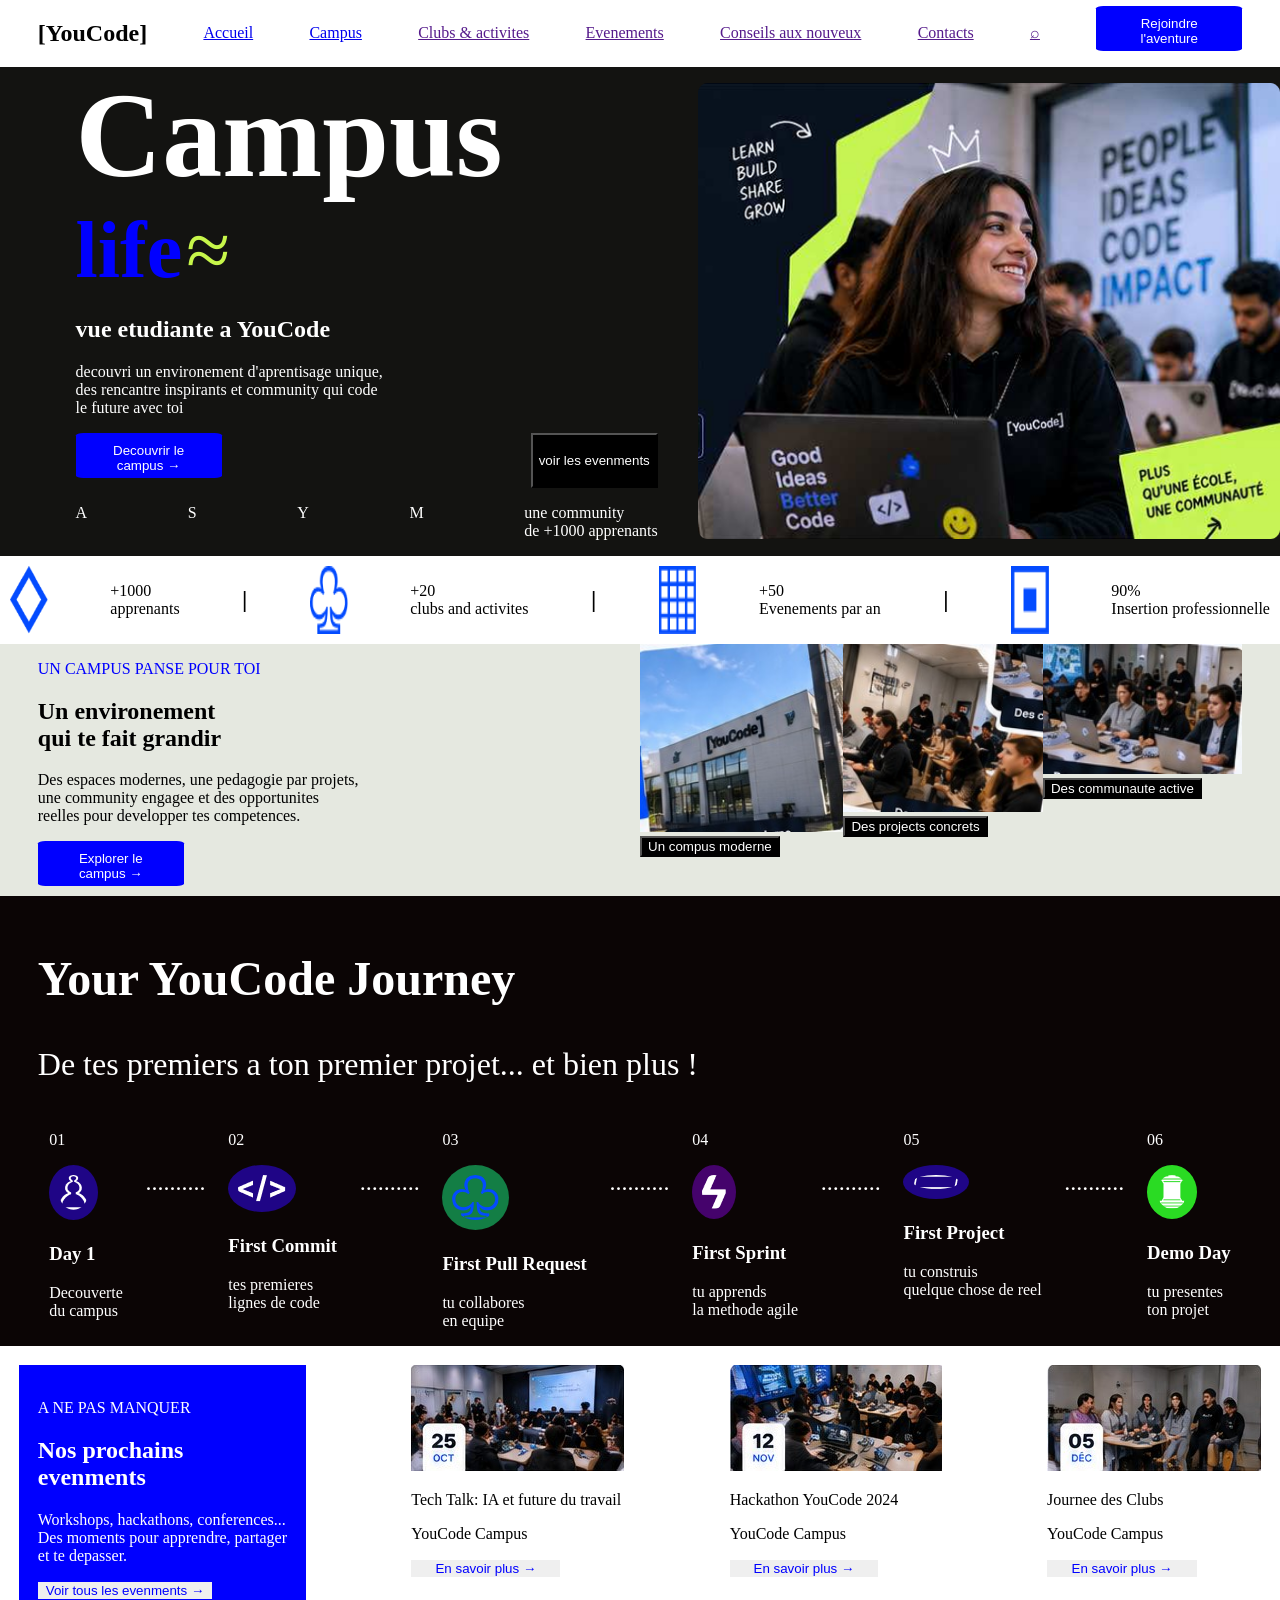
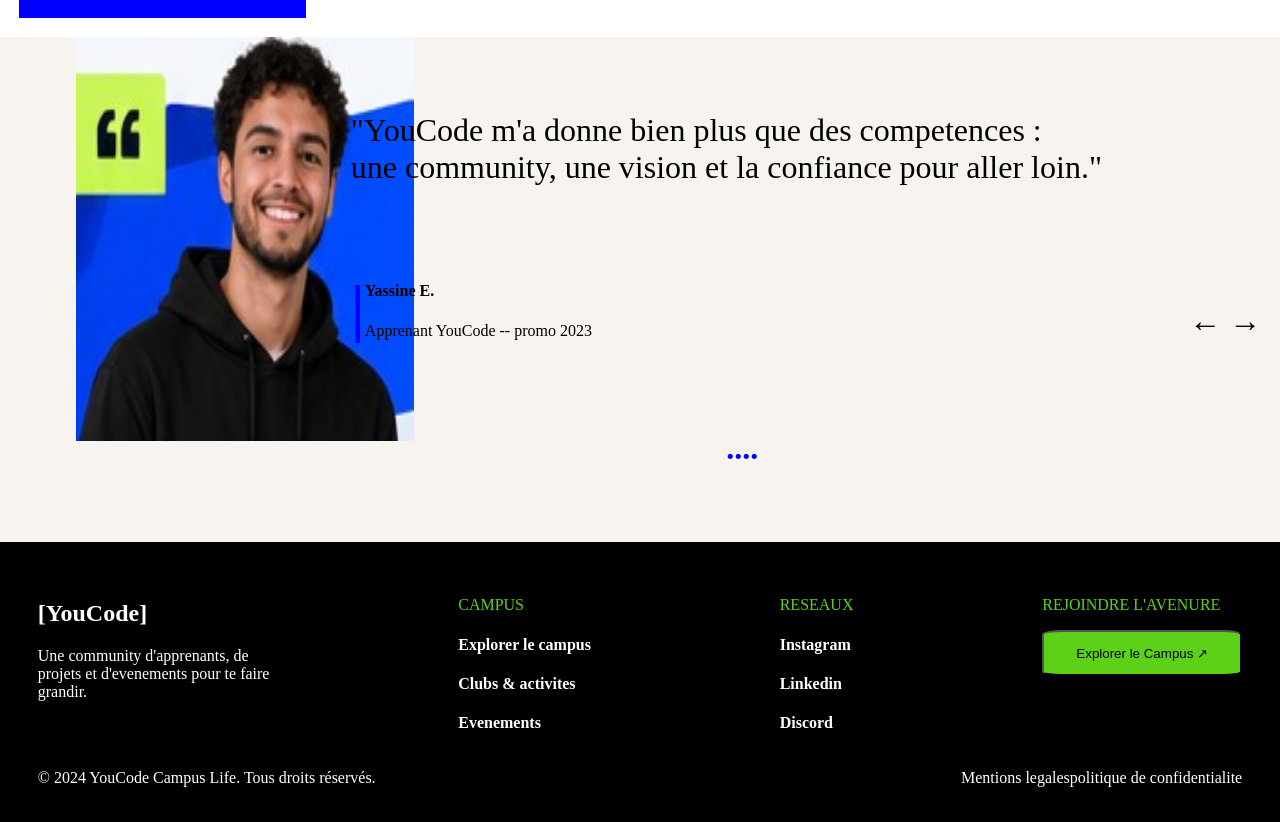
==== commit 4234883c: "finished the css of the first page" ====
--- a/index.html
+++ b/index.html
@@ -171,10 +171,10 @@
         </section>
         <section class="sect-six">
             <div>
-                <img src="assets/images/seventh.jpg" width="150" height="150">
-            </div>
-            <div>
-                <p id="sect-six-p1">"YouCode m'a donne bien plus que des competences : <br> une community, une vision et la confiance
+                <img src="assets/images/seventh.jpg" alt="youcode student">
+            </div>
+            <div>
+                <p class="sect-six-p1">"YouCode m'a donne bien plus que des competences : <br> une community, une vision et la confiance
                     pour aller loin." </p>
                 <div class="sect-six-name">
                     <h1>|</h1>
@@ -183,36 +183,44 @@
                         <p>Apprenant YouCode -- promo 2023</p>
                     </div>
                 </div>
-                <h3>....</h3>
-            </div>
-            <h3>← →</h3>
+                <h3 class="sect-six-h3">....</h3>
+            </div>
+            <h3 class="sect-six-h32">← →</h3>
         </section>
     </main>
     <footer>
+        <section class="sect-seven">
+
+            <div>
+                <h1>[YouCode]</h1>
+                <p>Une community d'apprenants, de <br>projets et d'evenements pour te faire <br>grandir.</p>
+            </div>
+            <div>
+                <p class="color">CAMPUS</p>
+            <h4>Explorer le campus</h4> 
+            <h4> Clubs & activites</h4> 
+             <h4> Evenements</h4> 
+            </div>
+            <div>
+                <p class="color">RESEAUX</p>
+             <h4> Instagram</h4> 
+             <h4> Linkedin</h4> 
+             <h4> Discord</h4> 
+            </div>
+            <div>
+            <p class="color">REJOINDRE L'AVENURE</p>
+             <button class="explore">Explorer le Campus ↗</button> 
+        </div>
+    </section>
+    <section class="sect-eight">
         <div>
-            <h1>[YouCode]</h1>
-            <p>Une community d'apprenants, de projets et d'evenements pour te faire grandir.</p>
+            <p>© 2024 YouCode Campus Life. Tous droits réservés.</p>
         </div>
-        <div>
-            <p>CAMPUS</p>
-            <li><a href="campus.html">Explorer le campus</a></li>
-            <li><a href="campus.html">Clubs & activites</a></li>
-            <li><a href="campus.html">Evenements</a></li>
+        <div class="last">
+            <p id="lastP">Mentions legales</p>
+            <p>politique de confidentialite</p>
         </div>
-        <div>
-            <p>RESEAUX</p>
-            <li><a href="">Instagram</a></li>
-            <li><a href="">Linkedin</a></li>
-            <li><a href="">Discord</a></li>
-        </div>
-        <div>
-            <p>REJOINDRE L'AVENURE</p>
-            <li><a href="campus.html">Explorer le Campus</a></li>
-        </div>
-        <p>© 2024 YouCode Campus Life. Tous droits réservés.</p>
-        <p>Mentions legales</p>
-        <p>politique de confidentialite</p>
+    </section>
     </footer>
 </body>
-
 </html>
--- a/css/style.css
+++ b/css/style.css
@@ -1,5 +1,6 @@
 body{
-
+    width: 100%;
+    padding: 0%;
     margin: 0%;
 }
 .index {
@@ -11,7 +12,6 @@
     padding-left: 1cm;
     padding-right: 1cm;
 }
-
 .rejoindre{
     color: white;
     background-color: blue;
@@ -33,7 +33,6 @@
     justify-content: space-around;
     gap: 40px;
     padding-left: 2cm;
-    /* padding: 60px 5%; */
     color: white;
 }
 .text-content{
@@ -41,7 +40,6 @@
 }
 .image-content{
     display: flex;
-    /* justify-content: left; */
     flex: 1;
 }
 .image-content img {
@@ -68,7 +66,6 @@
     justify-content: space-between;
 }
 .lst-elm{
-
     display: flex;
     justify-content: space-between
 }
@@ -99,8 +96,6 @@
 }
 .sect-four0 p{
     font-size: 200%;
-
-
 }
 .sect-four1{
     display: flex;
@@ -145,11 +140,15 @@
     width: 70%;
 }
 .sect-six{
-    background-color: rgb(247, 242, 238);
-    display: flex;
-    justify-content: space-between;
-    padding-left: 1cm;
+    background-color: rgba(247, 242, 238, 0.898);
+    display: flex;
+    justify-content: space-between;
+    padding-left: 2cm;
     padding-right: 0.5cm;
+}
+.sect-six img{
+    width: 180%;
+    height: 80%;
 }
 .sect-six .sect-six-name{
     display: flex;
@@ -157,122 +156,54 @@
 }
 .sect-six h1{
     font-size: 400%;
-}
-#sect-six-p{
+    color: blue;
+;
+}
+.sect-six-p1{
     font-size: xx-large;
-}
-
-
-
-
-
-
-
-
-
-
-
-
-
-
-
-
-
-
-
-
-
-
-
-
-
-
-
-
-
-
-
-
-
-
-
-
-
-
-
-
-
-
-
-
-
-
-
-
-
-
-
-
-
-
-
-
-
-
-
-
-
-
-
-
-
-
-
-
-
-
-
-
-
-
-
-
-
-
-
-
-
-
-
-
-
-
-
-
-
-
-
-
-
-
-
-
-
-
-
-
-
-
-
-
-
-
-
-
-
-
-
-
-
-
-
+    margin-top: 10%;
+}
+.sect-six-h3{
+    font-size: xx-large;
+    margin-left: 50%;
+    color: blue;
+    margin-bottom: 10%;
+  
+}
+.sect-six-h32{
+    font-size: xx-large;
+    font-weight: 900;
+    padding-top: 20%;
+}
+footer{
+    background-color: black;
+    color: white;
+    padding-left: 1cm;
+    padding-right: 1cm;
+    padding-bottom: 0.5cm;
+    padding-top: 1cm;
+}
+.sect-seven{
+    display: flex;
+    justify-content: space-between;
+}
+.sect-eight{
+    display: flex;
+    justify-content: space-between;
+}
+.last{
+    display: flex;
+    justify-content: space-between;
+}
+#lastP{
+    padding-left: -10%;
+}
+.color{
+    color: #62de1af1;
+}
+.explore{
+    background-color: #62de1af1;
+    width: 200px;
+    height: 46px;
+    border-radius: 10%;
+}
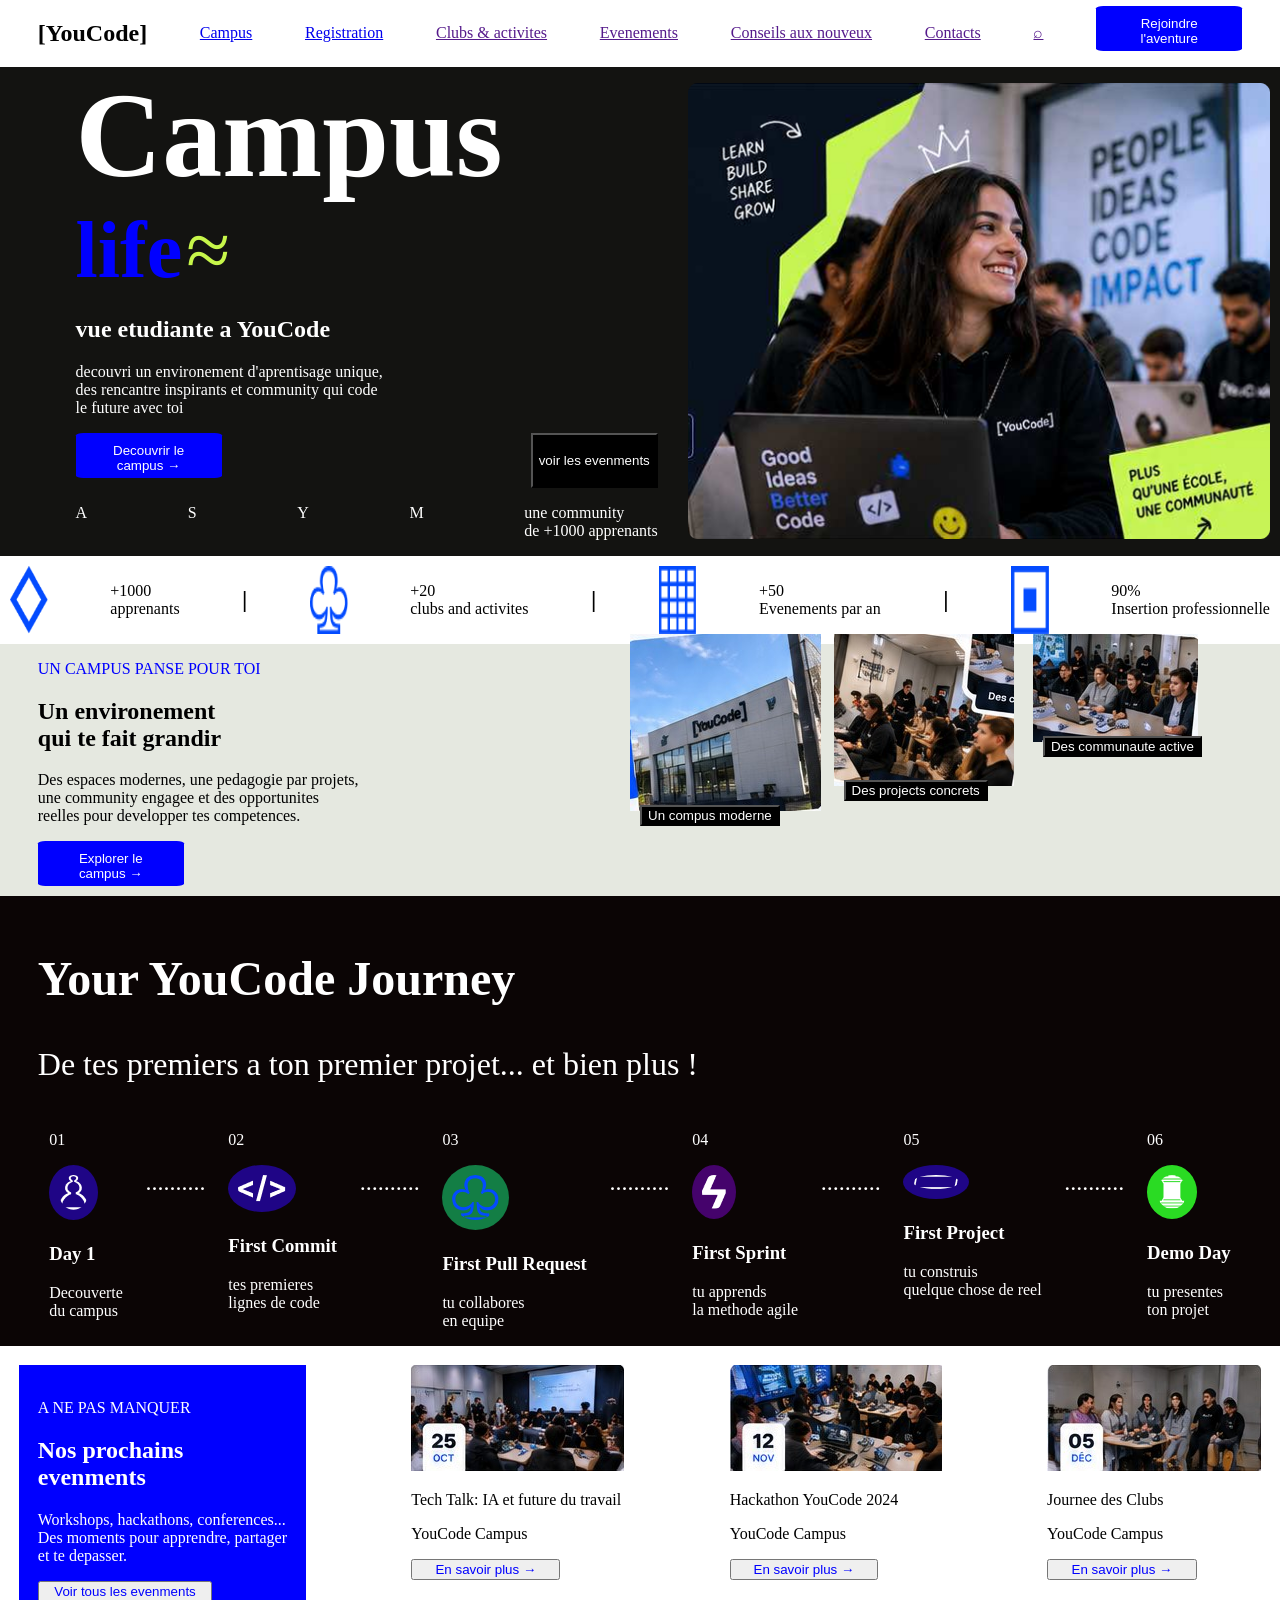
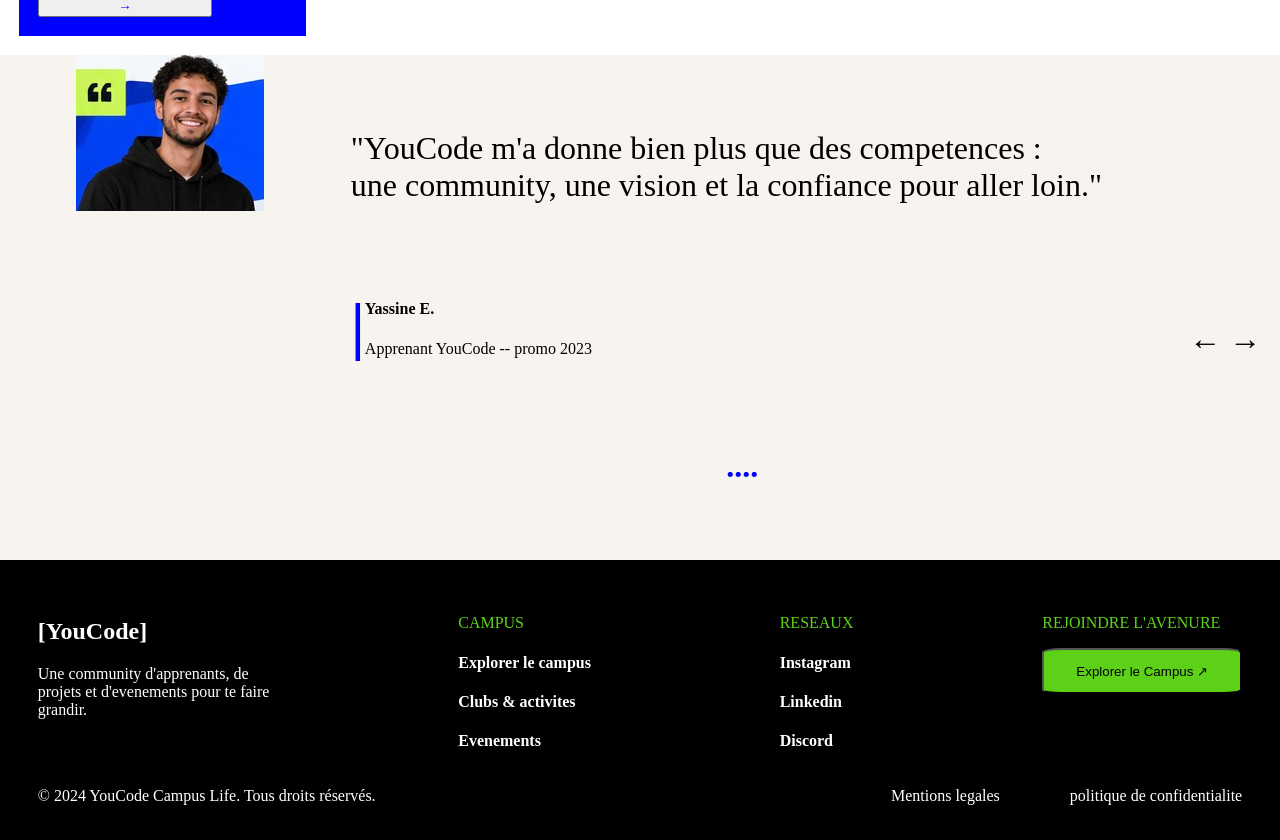
==== commit ef14528d: "finished the third web page and fixed some issues within the first" ====
--- a/index.html
+++ b/index.html
@@ -13,8 +13,8 @@
     <header>
         <nav class="index">
             <h1 id="youcode">[YouCode]</h1>
-            <a href="index.html">Accueil</a>
             <a href="campus.html">Campus</a>
+            <a href="registration.html">Registration</a>
             <a href="">Clubs & activites</a>
             <a href="">Evenements</a>
             <a href="">Conseils aux nouveux</a>
@@ -217,7 +217,7 @@
             <p>© 2024 YouCode Campus Life. Tous droits réservés.</p>
         </div>
         <div class="last">
-            <p id="lastP">Mentions legales</p>
+            <p>Mentions legales</p>
             <p>politique de confidentialite</p>
         </div>
     </section>
--- a/css/style.css
+++ b/css/style.css
@@ -43,9 +43,9 @@
     flex: 1;
 }
 .image-content img {
-  width: 100%;
+  max-width: 100%;
   height: auto;
-  margin: -10;
+  margin: -10px;
 }
 #camp-text{
     color: white;
@@ -135,8 +135,6 @@
 }
 .sect-five .sect-five-buttons{
     color: blue;
-    border: blue;
-    border: 100%;
     width: 70%;
 }
 .sect-six{
@@ -147,8 +145,8 @@
     padding-right: 0.5cm;
 }
 .sect-six img{
-    width: 180%;
-    height: 80%;
+    max-width: 100%;
+    height: auto;
 }
 .sect-six .sect-six-name{
     display: flex;
@@ -193,10 +191,7 @@
 }
 .last{
     display: flex;
-    justify-content: space-between;
-}
-#lastP{
-    padding-left: -10%;
+    gap: 70px;
 }
 .color{
     color: #62de1af1;
@@ -206,4 +201,29 @@
     width: 200px;
     height: 46px;
     border-radius: 10%;
+}
+
+.reg-page{
+    margin-left: 1cm;
+}
+.label{
+    display: flex;
+    flex-direction: column;
+    gap: 30px;
+}
+.reg-h1{
+    font-size: 400%;
+}
+.input input{
+    width: 70%;
+    height: 50px; 
+    border-radius: 3%;
+}
+.inscrire-button{
+    width: 70%;
+    height: 50px;
+    color: white;
+    background-color: blueviolet;
+    margin-bottom: 1cm;
+    border-radius: 3%;
 }
